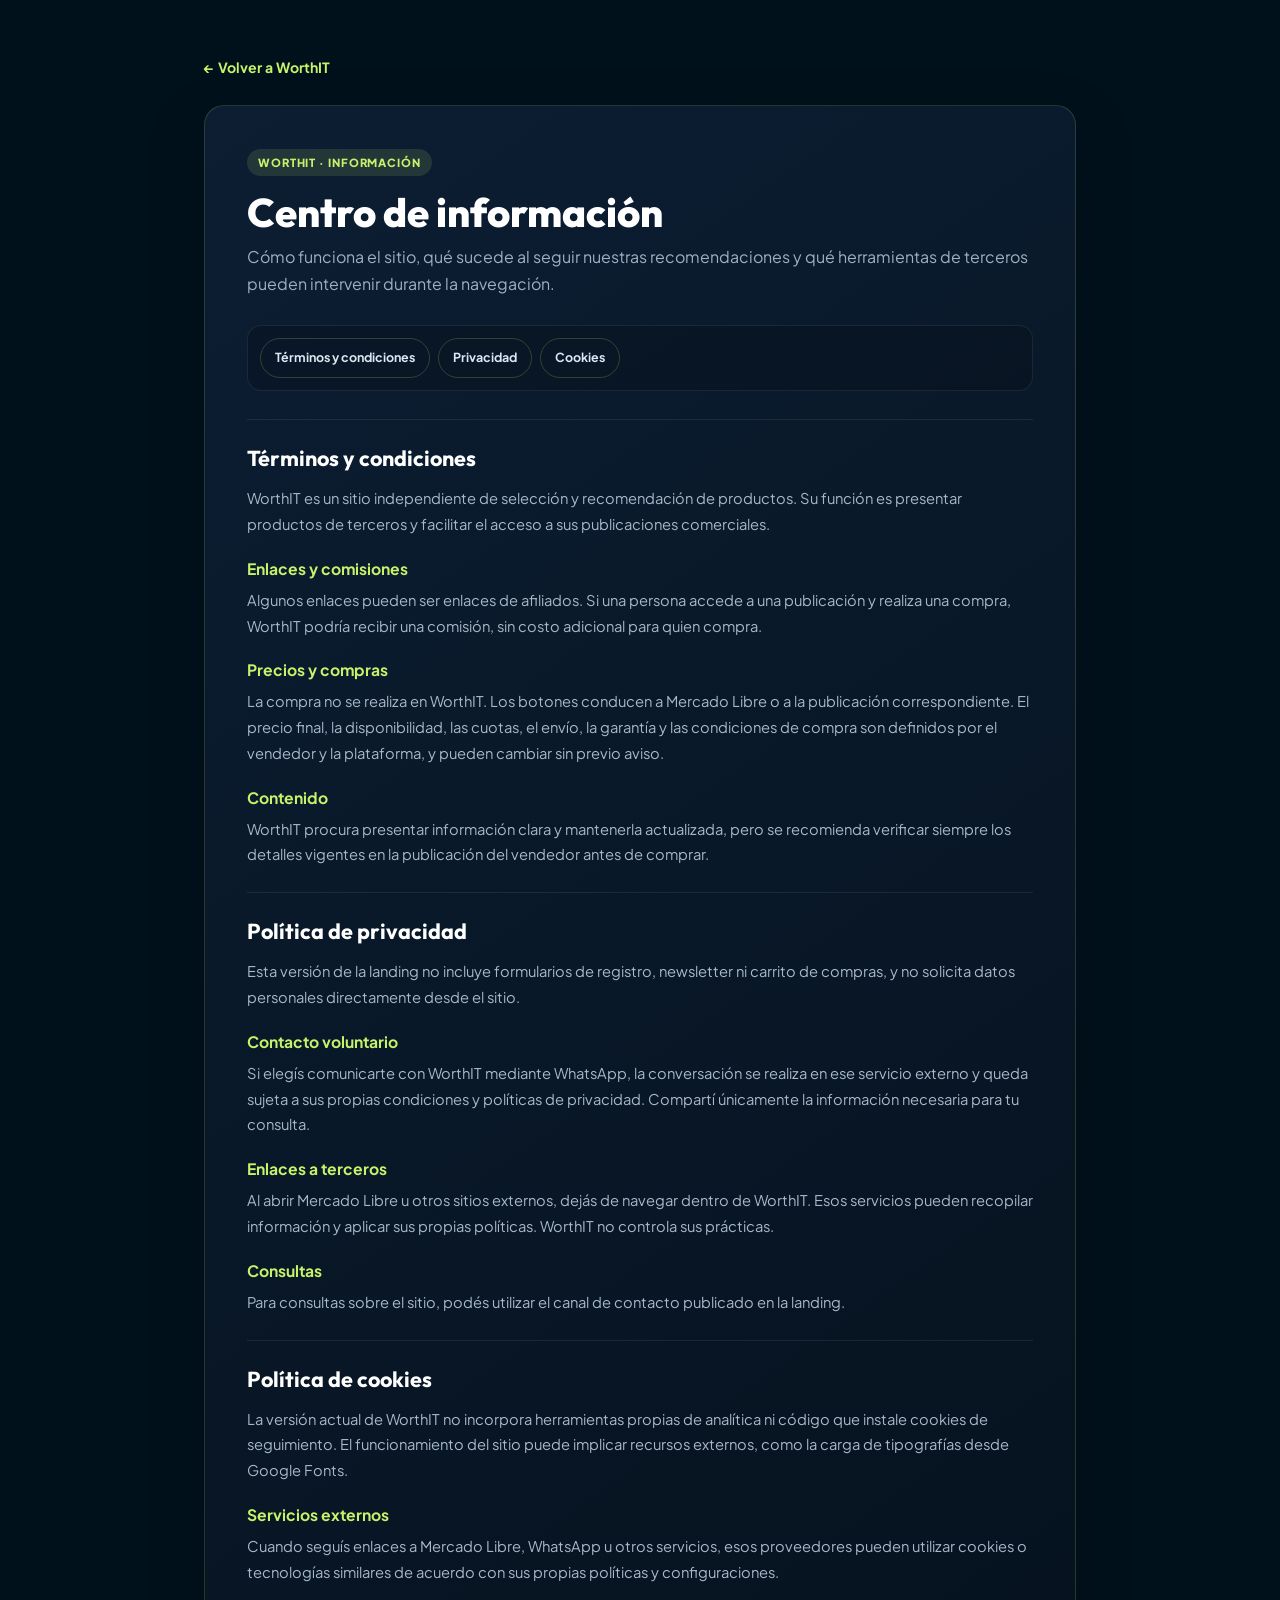
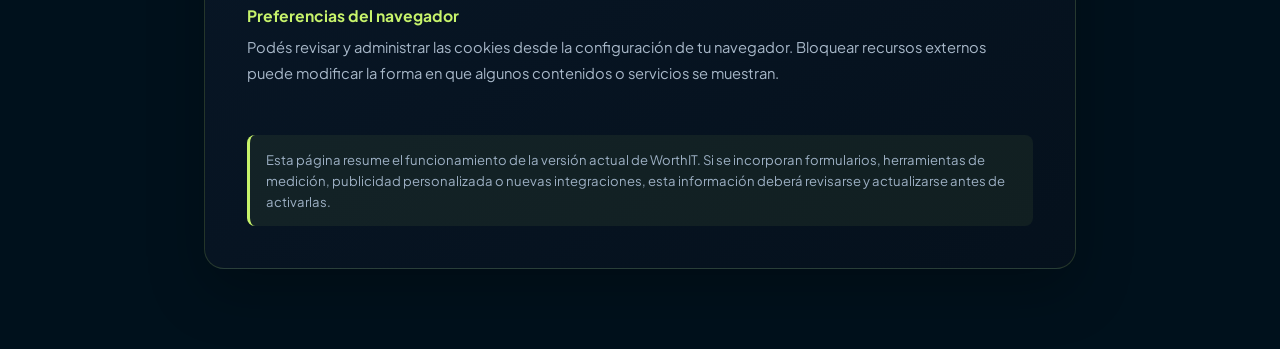
==== legal.html @ f84222ac "Add compact WorthIT legal information page for footer navigation" ====
<!DOCTYPE html>
<html lang="es-AR">
<head>
  <meta charset="UTF-8">
  <meta name="viewport" content="width=device-width, initial-scale=1.0">
  <meta name="description" content="Información de uso, privacidad y cookies de WorthIT.">
  <title>Información legal | WorthIT</title>
  <link rel="icon" type="image/svg+xml" href="logo-worthit.svg">
  <link rel="preconnect" href="https://fonts.googleapis.com">
  <link rel="preconnect" href="https://fonts.gstatic.com" crossorigin>
  <link href="https://fonts.googleapis.com/css2?family=Outfit:wght@400;500;600;700;800&family=Plus+Jakarta+Sans:wght@400;500;600;700&display=swap" rel="stylesheet">
  <link rel="stylesheet" href="styles.css">
  <style>
    .legal-page { min-height: 100vh; padding: 54px 0 80px; }
    .legal-wrap { max-width: 920px; margin: 0 auto; }
    .legal-back { display:inline-flex; margin-bottom:26px; color:#c7f36b; text-decoration:none; font-weight:700; font-size:.88rem; }
    .legal-card { padding:clamp(22px,4vw,42px); border:1px solid rgba(199,243,107,.16); border-radius:20px; background:linear-gradient(145deg,rgba(13,31,52,.96),rgba(5,17,29,.98)); box-shadow:0 22px 55px rgba(0,0,0,.25); }
    .legal-kicker { display:inline-flex; padding:5px 11px; border-radius:999px; background:rgba(199,243,107,.12); color:#c7f36b; font-size:.7rem; font-weight:800; letter-spacing:.08em; text-transform:uppercase; }
    .legal-card h1 { margin:14px 0 10px; color:#fff; font:800 clamp(1.8rem,4vw,2.5rem)/1.1 Outfit,sans-serif; }
    .legal-intro { margin-bottom:28px; color:#9db0c4; line-height:1.65; }
    .legal-tabs { display:flex; flex-wrap:wrap; gap:8px; padding:12px; margin:0 0 28px; border:1px solid rgba(255,255,255,.08); border-radius:14px; background:rgba(0,0,0,.18); }
    .legal-tabs a { padding:9px 14px; border-radius:999px; border:1px solid rgba(199,243,107,.2); color:#dce7f1; text-decoration:none; font-size:.78rem; font-weight:700; }
    .legal-tabs a:hover { background:#c7f36b; color:#07111d; }
    .legal-section { padding:24px 0; border-top:1px solid rgba(255,255,255,.08); scroll-margin-top:24px; }
    .legal-section h2 { margin-bottom:14px; color:#fff; font:700 1.35rem Outfit,sans-serif; }
    .legal-section h3 { margin:18px 0 7px; color:#c7f36b; font-size:.98rem; }
    .legal-section p,.legal-section li { color:#a8b8c9; font-size:.92rem; line-height:1.75; }
    .legal-section ul { padding-left:20px; }
    .legal-note { margin-top:24px; padding:14px 16px; border-left:3px solid #c7f36b; border-radius:8px; background:rgba(199,243,107,.06); color:#9db0c4; font-size:.82rem; line-height:1.6; }
    @media(max-width:600px) { .legal-page { padding:30px 0 55px; } .legal-tabs { gap:6px; } .legal-tabs a { font-size:.7rem; padding:8px 10px; } }
  </style>
</head>
<body>
  <div class="legal-page">
    <div class="container legal-wrap">
      <a class="legal-back" href="index.html">← Volver a WorthIT</a>
      <main class="legal-card">
        <span class="legal-kicker">WorthIT · Información</span>
        <h1>Centro de información</h1>
        <p class="legal-intro">Cómo funciona el sitio, qué sucede al seguir nuestras recomendaciones y qué herramientas de terceros pueden intervenir durante la navegación.</p>
        <nav class="legal-tabs" aria-label="Documentos">
          <a href="#terms">Términos y condiciones</a>
          <a href="#privacy">Privacidad</a>
          <a href="#cookies">Cookies</a>
        </nav>

        <section class="legal-section" id="terms">
          <h2>Términos y condiciones</h2>
          <p>WorthIT es un sitio independiente de selección y recomendación de productos. Su función es presentar productos de terceros y facilitar el acceso a sus publicaciones comerciales.</p>
          <h3>Enlaces y comisiones</h3>
          <p>Algunos enlaces pueden ser enlaces de afiliados. Si una persona accede a una publicación y realiza una compra, WorthIT podría recibir una comisión, sin costo adicional para quien compra.</p>
          <h3>Precios y compras</h3>
          <p>La compra no se realiza en WorthIT. Los botones conducen a Mercado Libre o a la publicación correspondiente. El precio final, la disponibilidad, las cuotas, el envío, la garantía y las condiciones de compra son definidos por el vendedor y la plataforma, y pueden cambiar sin previo aviso.</p>
          <h3>Contenido</h3>
          <p>WorthIT procura presentar información clara y mantenerla actualizada, pero se recomienda verificar siempre los detalles vigentes en la publicación del vendedor antes de comprar.</p>
        </section>

        <section class="legal-section" id="privacy">
          <h2>Política de privacidad</h2>
          <p>Esta versión de la landing no incluye formularios de registro, newsletter ni carrito de compras, y no solicita datos personales directamente desde el sitio.</p>
          <h3>Contacto voluntario</h3>
          <p>Si elegís comunicarte con WorthIT mediante WhatsApp, la conversación se realiza en ese servicio externo y queda sujeta a sus propias condiciones y políticas de privacidad. Compartí únicamente la información necesaria para tu consulta.</p>
          <h3>Enlaces a terceros</h3>
          <p>Al abrir Mercado Libre u otros sitios externos, dejás de navegar dentro de WorthIT. Esos servicios pueden recopilar información y aplicar sus propias políticas. WorthIT no controla sus prácticas.</p>
          <h3>Consultas</h3>
          <p>Para consultas sobre el sitio, podés utilizar el canal de contacto publicado en la landing.</p>
        </section>

        <section class="legal-section" id="cookies">
          <h2>Política de cookies</h2>
          <p>La versión actual de WorthIT no incorpora herramientas propias de analítica ni código que instale cookies de seguimiento. El funcionamiento del sitio puede implicar recursos externos, como la carga de tipografías desde Google Fonts.</p>
          <h3>Servicios externos</h3>
          <p>Cuando seguís enlaces a Mercado Libre, WhatsApp u otros servicios, esos proveedores pueden utilizar cookies o tecnologías similares de acuerdo con sus propias políticas y configuraciones.</p>
          <h3>Preferencias del navegador</h3>
          <p>Podés revisar y administrar las cookies desde la configuración de tu navegador. Bloquear recursos externos puede modificar la forma en que algunos contenidos o servicios se muestran.</p>
        </section>
        <p class="legal-note">Esta página resume el funcionamiento de la versión actual de WorthIT. Si se incorporan formularios, herramientas de medición, publicidad personalizada o nuevas integraciones, esta información deberá revisarse y actualizarse antes de activarlas.</p>
      </main>
    </div>
  </div>
</body>
</html>
---- styles.css ----
/* ==========================================================================
   WORTHIT HOT SALE LANDING PAGE STYLES
   Colors:
     - Backgrounds:       #00111c
     - Accent:             #C7F36B
     - Light Backgrounds:  #F3F5F7
     - Buttons:            #315CF5
   ========================================================================== */

:root {
  /* Core Brand Colors */
  --color-bg: #00111c;
  --color-bg-card: rgba(14, 25, 43, 0.75);
  --color-bg-card-hover: rgba(22, 38, 64, 0.9);
  --color-accent: #C7F36B;
  --color-accent-hover: #b4e354;
  --color-accent-dim: rgba(199, 243, 107, 0.15);
  --color-light: #F3F5F7;
  --color-light-muted: #96a7bd;
  --color-btn: #315CF5;
  --color-btn-hover: #2247d4;
  --color-btn-glow: rgba(49, 92, 245, 0.45);
  --color-border: rgba(255, 255, 255, 0.1);
  --color-border-glow: rgba(199, 243, 107, 0.5);

  /* Typography */
  --font-display: 'Outfit', -apple-system, BlinkMacSystemFont, 'Segoe UI', Roboto, sans-serif;
  --font-body: 'Plus Jakarta Sans', -apple-system, BlinkMacSystemFont, 'Segoe UI', Roboto, sans-serif;

  /* Layout & Spacing */
  --container-max: 1280px;
  --radius-sm: 8px;
  --radius-md: 14px;
  --radius-lg: 22px;
  --radius-xl: 32px;
  --radius-full: 9999px;

  /* Transitions */
  --transition-fast: 0.18s cubic-bezier(0.4, 0, 0.2, 1);
  --transition-normal: 0.3s cubic-bezier(0.4, 0, 0.2, 1);
  --transition-bounce: 0.5s cubic-bezier(0.34, 1.56, 0.64, 1);
}

/* Base Reset & Smooth Scrolling */
*, *::before, *::after {
  box-sizing: border-box;
  margin: 0;
  padding: 0;
}

html {
  scroll-behavior: smooth;
  font-size: 16px;
  background-color: var(--color-bg);
  color: var(--color-light);
  font-family: var(--font-body);
  overflow-x: hidden;
}

body {
  background-color: var(--color-bg);
  color: var(--color-light);
  line-height: 1.6;
  min-height: 100vh;
  position: relative;
  overflow-x: hidden;
  -webkit-font-smoothing: antialiased;
  -moz-osx-font-smoothing: grayscale;
}

/* Container */
.container {
  width: 100%;
  max-width: var(--container-max);
  margin-left: auto;
  margin-right: auto;
  padding-left: 24px;
  padding-right: 24px;
}

/* Ambient Radiant Background Lights (Reference 1 Cosmic Look) */
.ambient-glow {
  position: fixed;
  border-radius: 50%;
  filter: blur(120px);
  pointer-events: none;
  z-index: 0;
  opacity: 0.45;
  transition: opacity 0.5s ease;
}

.glow-top-left {
  top: -150px;
  left: -150px;
  width: 600px;
  height: 600px;
  background: radial-gradient(circle, #315CF5 0%, rgba(49, 92, 245, 0) 70%);
}

.glow-top-right {
  top: 100px;
  right: -100px;
  width: 550px;
  height: 550px;
  background: radial-gradient(circle, #C7F36B 0%, rgba(199, 243, 107, 0) 70%);
  opacity: 0.25;
}

.glow-center {
  top: 55%;
  left: 50%;
  transform: translate(-50%, -50%);
  width: 700px;
  height: 700px;
  background: radial-gradient(circle, #1a2a5e 0%, rgba(0, 17, 28, 0) 75%);
  opacity: 0.35;
}

/* Dot Matrices & Geometric Background Accents (Reference 1 & 2) */
.dot-matrix {
  position: absolute;
  width: 160px;
  height: 120px;
  background-image: radial-gradient(rgba(255, 255, 255, 0.22) 1.5px, transparent 1.5px);
  background-size: 14px 14px;
  pointer-events: none;
  z-index: 1;
}

.dot-matrix-tl {
  top: 90px;
  left: 40px;
  opacity: 0.6;
}

.dot-matrix-tr {
  top: 130px;
  right: 50px;
  opacity: 0.4;
}

.dot-matrix-deals-left {
  top: 40px;
  left: 20px;
  width: 180px;
  height: 160px;
  opacity: 0.5;
}

.dot-matrix-deals-right {
  top: 60px;
  right: 30px;
  width: 150px;
  height: 140px;
  opacity: 0.35;
}

/* Decorative floating triangles & orbs (Reference 1) */
.floating-triangle {
  position: absolute;
  width: 0;
  height: 0;
  pointer-events: none;
  z-index: 1;
}

.triangle-pink {
  bottom: 120px;
  right: 40px;
  border-left: 32px solid transparent;
  border-right: 32px solid transparent;
  border-bottom: 56px solid #e53888;
  transform: rotate(25deg);
  opacity: 0.65;
  filter: drop-shadow(0 0 20px rgba(229, 56, 136, 0.4));
  animation: floatSlow 8s ease-in-out infinite alternate;
}

.triangle-cyan {
  top: 240px;
  left: 48%;
  border-left: 20px solid transparent;
  border-right: 20px solid transparent;
  border-bottom: 35px solid #315CF5;
  transform: rotate(-18deg);
  opacity: 0.5;
  animation: floatSlow 6s ease-in-out infinite alternate-reverse;
}

.floating-orb {
  position: absolute;
  border-radius: 50%;
  pointer-events: none;
  z-index: 1;
}

.orb-1 {
  width: 10px;
  height: 10px;
  background-color: var(--color-accent);
  box-shadow: 0 0 16px var(--color-accent);
  top: 150px;
  left: 35%;
  animation: pulseGlow 4s infinite ease-in-out;
}

.orb-2 {
  width: 14px;
  height: 14px;
  background-color: #315CF5;
  box-shadow: 0 0 20px #315CF5;
  top: 210px;
  right: 30%;
  animation: pulseGlow 5s infinite ease-in-out 1s;
}

.orb-3 {
  width: 8px;
  height: 8px;
  background-color: #fca311;
  box-shadow: 0 0 12px #fca311;
  bottom: 240px;
  left: 12%;
  animation: pulseGlow 3.5s infinite ease-in-out 0.5s;
}

@keyframes floatSlow {
  0% { transform: translateY(0px) rotate(20deg); }
  100% { transform: translateY(-16px) rotate(26deg); }
}

@keyframes pulseGlow {
  0%, 100% { opacity: 0.4; transform: scale(0.9); }
  50% { opacity: 0.95; transform: scale(1.2); }
}

/* ==========================================================================
   TOP ANNOUNCEMENT BAR
   ========================================================================== */
.top-announcement {
  background: linear-gradient(90deg, #091729, #132742, #091729);
  border-bottom: 1px solid rgba(199, 243, 107, 0.2);
  padding: 8px 0;
  font-size: 0.85rem;
  position: relative;
  z-index: 40;
}

.announcement-content {
  display: flex;
  align-items: center;
  justify-content: space-between;
  gap: 16px;
}

.badge-accent {
  background-color: var(--color-accent);
  color: #00111c;
  font-family: var(--font-display);
  font-weight: 800;
  font-size: 0.72rem;
  letter-spacing: 0.08em;
  padding: 3px 10px;
  border-radius: var(--radius-full);
  text-transform: uppercase;
  white-space: nowrap;
}

.announcement-text {
  flex: 1;
  text-align: center;
  color: #d8e2ec;
}

.announcement-text strong {
  color: #ffffff;
}

.announcement-code {
  font-size: 0.8rem;
  color: var(--color-light-muted);
  white-space: nowrap;
}

.announcement-code strong {
  color: var(--color-accent);
  letter-spacing: 0.05em;
  background: rgba(199, 243, 107, 0.12);
  padding: 2px 8px;
  border-radius: 4px;
  border: 1px dashed rgba(199, 243, 107, 0.4);
}

/* ==========================================================================
   HEADER & NAVIGATION
   ========================================================================== */
.site-header {
  position: sticky;
  top: 0;
  left: 0;
  width: 100%;
  background-color: rgba(0, 17, 28, 0.88);
  backdrop-filter: blur(16px);
  -webkit-backdrop-filter: blur(16px);
  border-bottom: 1px solid rgba(255, 255, 255, 0.08);
  z-index: 50;
  transition: all var(--transition-normal);
}

/* Barra de progreso de scroll interactiva */
.scroll-progress-bar {
  position: absolute;
  bottom: 0;
  left: 0;
  height: 2.5px;
  width: 0%;
  background: linear-gradient(90deg, #315CF5 0%, #C7F36B 100%);
  box-shadow: 0 0 10px rgba(199, 243, 107, 0.6);
  z-index: 60;
  transition: width 0.08s ease-out;
  pointer-events: none;
}

.site-header.scrolled {
  background-color: rgba(0, 17, 28, 0.96);
  border-bottom-color: rgba(49, 92, 245, 0.3);
  box-shadow: 0 10px 30px rgba(0, 0, 0, 0.4);
}

.header-container {
  display: flex;
  align-items: center;
  justify-content: space-between;
  height: 74px;
  gap: 16px;
}

.brand-logo {
  display: flex;
  align-items: center;
  text-decoration: none;
  flex-shrink: 0;
  transition: transform var(--transition-fast);
}

.brand-logo:hover {
  transform: scale(1.03);
}

.logo-img {
  height: 38px;
  width: auto;
  display: block;
}

/* Nav Links */
.main-nav {
  display: flex;
  align-items: center;
  flex-shrink: 0;
}

.nav-links {
  display: flex;
  align-items: center;
  list-style: none;
  gap: 6px;
  flex-wrap: nowrap;
}

.nav-link {
  color: #bac8d8;
  text-decoration: none;
  font-size: 0.9rem;
  font-weight: 600;
  padding: 8px 12px;
  border-radius: var(--radius-sm);
  transition: all var(--transition-fast);
  white-space: nowrap;
  display: inline-flex;
  align-items: center;
  justify-content: center;
  line-height: 1;
}

.nav-link:hover,
.nav-link.active {
  color: #ffffff;
  background-color: rgba(255, 255, 255, 0.08);
}

.nav-link.active {
  color: var(--color-accent);
}

/* Header Actions */
.header-actions {
  display: flex;
  align-items: center;
  gap: 12px;
  flex-shrink: 0;
}

.search-box-mini {
  display: flex;
  align-items: center;
  background: rgba(255, 255, 255, 0.06);
  border: 1px solid rgba(255, 255, 255, 0.12);
  border-radius: var(--radius-full);
  padding: 7px 14px;
  gap: 8px;
  width: 175px;
  transition: all var(--transition-fast);
}

.search-box-mini:focus-within {
  border-color: var(--color-btn);
  background: rgba(255, 255, 255, 0.1);
  box-shadow: 0 0 14px var(--color-btn-glow);
  width: 200px;
}

.search-box-mini .icon {
  width: 16px;
  height: 16px;
  color: var(--color-light-muted);
}

.search-box-mini input {
  background: transparent;
  border: none;
  outline: none;
  color: #ffffff;
  font-size: 0.85rem;
  font-family: inherit;
  width: 100%;
}

.search-box-mini input::placeholder {
  color: #6a7c93;
}

/* Cart Trigger */
.cart-trigger {
  position: relative;
  background: rgba(255, 255, 255, 0.06);
  border: 1px solid rgba(255, 255, 255, 0.12);
  color: var(--color-light);
  width: 44px;
  height: 44px;
  border-radius: var(--radius-full);
  display: flex;
  align-items: center;
  justify-content: center;
  cursor: pointer;
  transition: all var(--transition-fast);
}

.cart-trigger:hover {
  background: rgba(49, 92, 245, 0.2);
  border-color: var(--color-btn);
  transform: translateY(-2px);
}

.cart-trigger .icon {
  width: 20px;
  height: 20px;
}

.cart-count {
  position: absolute;
  top: -4px;
  right: -4px;
  background-color: var(--color-accent);
  color: #00111c;
  font-size: 0.72rem;
  font-weight: 800;
  min-width: 20px;
  height: 20px;
  border-radius: var(--radius-full);
  display: flex;
  align-items: center;
  justify-content: center;
  padding: 0 4px;
  border: 2px solid var(--color-bg);
  transition: transform var(--transition-bounce);
}

.cart-count.bump {
  animation: cartBump 0.4s ease-out;
}

@keyframes cartBump {
  0% { transform: scale(1); }
  50% { transform: scale(1.4); }
  100% { transform: scale(1); }
}

/* Mobile Toggle */
.mobile-toggle {
  display: none;
  flex-direction: column;
  justify-content: space-between;
  width: 32px;
  height: 22px;
  background: transparent;
  border: none;
  cursor: pointer;
  padding: 0;
  z-index: 100;
}

.mobile-toggle span {
  display: block;
  width: 100%;
  height: 2.5px;
  background-color: var(--color-light);
  border-radius: 2px;
  transition: all var(--transition-fast);
}

/* ==========================================================================
   BUTTONS
   ========================================================================== */
.btn {
  display: inline-flex;
  align-items: center;
  justify-content: center;
  gap: 10px;
  font-family: var(--font-display);
  font-weight: 700;
  text-decoration: none;
  border: none;
  border-radius: var(--radius-full);
  cursor: pointer;
  transition: all var(--transition-fast);
  white-space: nowrap;
  outline: none;
}

/* Primary Button (#315CF5 as requested) */
.btn-primary {
  background-color: var(--color-btn);
  color: #ffffff;
  box-shadow: 0 4px 18px var(--color-btn-glow);
}

.btn-primary:hover {
  background-color: var(--color-btn-hover);
  box-shadow: 0 6px 24px rgba(49, 92, 245, 0.6);
  transform: translateY(-2px);
}

.btn-primary:active {
  transform: translateY(0);
}

/* Accent Button (#C7F36B) */
.btn-accent {
  background-color: var(--color-accent);
  color: #00111c;
  box-shadow: 0 4px 16px rgba(199, 243, 107, 0.35);
}

.btn-accent:hover {
  background-color: var(--color-accent-hover);
  box-shadow: 0 6px 22px rgba(199, 243, 107, 0.55);
  transform: translateY(-2px);
}

/* Glass / Outline Buttons */
.btn-glass {
  background: rgba(255, 255, 255, 0.08);
  color: var(--color-light);
  border: 1px solid rgba(255, 255, 255, 0.15);
  backdrop-filter: blur(8px);
}

.btn-glass:hover {
  background: rgba(255, 255, 255, 0.16);
  border-color: rgba(255, 255, 255, 0.3);
  transform: translateY(-2px);
}

.btn-outline-pill {
  background: transparent;
  color: var(--color-light);
  border: 1.5px solid rgba(255, 255, 255, 0.22);
  padding: 10px 24px;
  border-radius: var(--radius-full);
  font-size: 0.95rem;
}

.btn-outline-pill:hover {
  border-color: var(--color-accent);
  color: var(--color-accent);
  background: var(--color-accent-dim);
  transform: translateY(-2px);
}

/* Button Sizes */
.btn-sm {
  padding: 8px 18px;
  font-size: 0.86rem;
}

.btn-md {
  padding: 11px 24px;
  font-size: 0.94rem;
}

.btn-lg {
  padding: 14px 32px;
  font-size: 1.05rem;
}

.btn-block {
  width: 100%;
}

.icon {
  width: 18px;
  height: 18px;
}

.icon-sm {
  width: 15px;
  height: 15px;
}

.icon-lg {
  width: 48px;
  height: 48px;
}

/* ==========================================================================
   HERO SECTION (Reference 1 Aesthetic)
   ========================================================================== */
.hero-section {
  position: relative;
  padding-top: 60px;
  padding-bottom: 70px;
  overflow: hidden;
  z-index: 10;
}

.hero-container {
  display: grid;
  grid-template-columns: 1.15fr 0.85fr;
  align-items: center;
  gap: 40px;
  position: relative;
  z-index: 5;
}

.hero-content {
  display: flex;
  flex-direction: column;
  gap: 24px;
}

.hero-badge {
  display: inline-flex;
  align-items: center;
  gap: 10px;
  background: rgba(49, 92, 245, 0.12);
  border: 1px solid rgba(49, 92, 245, 0.3);
  padding: 6px 16px;
  border-radius: var(--radius-full);
  width: fit-content;
  font-size: 0.8rem;
  font-weight: 700;
  letter-spacing: 0.08em;
  color: #7aa0ff;
}

.pulse-dot {
  width: 8px;
  height: 8px;
  border-radius: 50%;
  background-color: var(--color-accent);
  box-shadow: 0 0 10px var(--color-accent);
  animation: pulseDot 2s infinite ease-in-out;
}

@keyframes pulseDot {
  0%, 100% { opacity: 0.5; transform: scale(0.9); }
  50% { opacity: 1; transform: scale(1.3); }
}

.hero-title {
  font-family: var(--font-display);
  font-size: 3.5rem;
  line-height: 1.1;
  font-weight: 900;
  letter-spacing: -0.02em;
  color: #ffffff;
  text-transform: uppercase;
}

.highlight-accent {
  color: var(--color-accent);
  text-shadow: 0 0 28px rgba(199, 243, 107, 0.45);
}

.hero-subtitle {
  font-size: 1.12rem;
  color: #9cb0c6;
  max-width: 540px;
  line-height: 1.65;
}

/* COUNTDOWN TIMER BLOCKS (Reference 1) */
.countdown-wrapper {
  background: rgba(14, 25, 43, 0.6);
  border: 1px solid rgba(255, 255, 255, 0.12);
  backdrop-filter: blur(12px);
  -webkit-backdrop-filter: blur(12px);
  border-radius: var(--radius-lg);
  padding: 20px 24px;
  max-width: 490px;
}

.countdown-header {
  display: flex;
  align-items: center;
  gap: 8px;
  font-size: 0.78rem;
  font-weight: 700;
  letter-spacing: 0.08em;
  color: var(--color-accent);
  margin-bottom: 14px;
  text-transform: uppercase;
}

.countdown-timer {
  display: grid;
  grid-template-columns: repeat(4, 1fr);
  gap: 12px;
}

.countdown-block {
  display: flex;
  flex-direction: column;
  align-items: center;
  gap: 8px;
}

.countdown-card {
  position: relative;
  width: 100%;
  height: 80px;
  background: linear-gradient(180deg, #182b47 0%, #0d1a2c 100%);
  border: 1px solid rgba(77, 120, 180, 0.4);
  border-radius: var(--radius-md);
  display: flex;
  align-items: center;
  justify-content: center;
  box-shadow: 0 8px 24px rgba(0, 0, 0, 0.4), inset 0 1px 0 rgba(255, 255, 255, 0.15);
  overflow: hidden;
}

/* Flip split line in the center of timer cards */
.card-split {
  position: absolute;
  top: 50%;
  left: 0;
  width: 100%;
  height: 1px;
  background-color: rgba(0, 0, 0, 0.45);
  box-shadow: 0 1px 0 rgba(255, 255, 255, 0.08);
}

.countdown-num {
  font-family: var(--font-display);
  font-size: 2.2rem;
  font-weight: 800;
  color: #ffffff;
  letter-spacing: 0.02em;
  z-index: 2;
  text-shadow: 0 2px 8px rgba(0, 0, 0, 0.6);
}

.countdown-label {
  font-size: 0.7rem;
  font-weight: 700;
  letter-spacing: 0.1em;
  color: var(--color-light-muted);
  text-transform: uppercase;
}

/* Hero Action Buttons */
.hero-buttons {
  display: flex;
  align-items: center;
  gap: 16px;
  flex-wrap: wrap;
}

/* Trust Badges Bar */
.hero-trust {
  display: flex;
  align-items: center;
  gap: 24px;
  padding-top: 8px;
  border-top: 1px solid rgba(255, 255, 255, 0.08);
  flex-wrap: wrap;
}

.trust-item {
  display: flex;
  align-items: center;
  gap: 8px;
  font-size: 0.85rem;
  color: #a4b7cc;
  font-weight: 500;
}

.text-accent {
  color: var(--color-accent);
}

/* FLOATING 3D SHOWCASE COLUMN (Reference 1) */
.hero-showcase {
  position: relative;
  height: 480px;
  display: flex;
  align-items: center;
  justify-content: center;
}

.showcase-glow-circle {
  position: absolute;
  width: 380px;
  height: 380px;
  border-radius: 50%;
  background: radial-gradient(circle, rgba(49, 92, 245, 0.3) 0%, rgba(199, 243, 107, 0.12) 45%, rgba(0, 17, 28, 0) 70%);
  animation: pulseShowcase 7s ease-in-out infinite alternate;
}

@keyframes pulseShowcase {
  0% { transform: scale(0.9); opacity: 0.6; }
  100% { transform: scale(1.15); opacity: 0.9; }
}

.floating-card {
  position: absolute;
  background: rgba(14, 25, 43, 0.7);
  border: 1px solid rgba(255, 255, 255, 0.14);
  backdrop-filter: blur(14px);
  -webkit-backdrop-filter: blur(14px);
  border-radius: var(--radius-lg);
  padding: 16px;
  box-shadow: 0 16px 36px rgba(0, 0, 0, 0.45);
  display: flex;
  flex-direction: column;
  transition: transform 0.4s cubic-bezier(0.34, 1.56, 0.64, 1), box-shadow 0.3s ease, border-color 0.3s ease;
  cursor: pointer;
  z-index: 5;
}

.floating-card:hover {
  transform: translateY(-8px) scale(1.05) !important;
  border-color: var(--color-accent);
  box-shadow: 0 22px 48px rgba(0, 0, 0, 0.6), 0 0 24px rgba(199, 243, 107, 0.35);
  z-index: 10;
}

.floating-badge {
  position: absolute;
  top: 10px;
  right: 10px;
  background-color: var(--color-accent);
  color: #00111c;
  font-family: var(--font-display);
  font-weight: 800;
  font-size: 0.72rem;
  padding: 2px 7px;
  border-radius: var(--radius-full);
}

.floating-card .card-img-wrap {
  width: 100%;
  display: flex;
  align-items: center;
  justify-content: center;
}

.floating-card .card-img-wrap img {
  width: 100%;
  height: 100%;
  object-fit: contain;
  filter: drop-shadow(0 10px 18px rgba(0, 0, 0, 0.5));
}

.floating-info {
  margin-top: 10px;
}

.floating-cat {
  font-size: 0.7rem;
  color: #7b94b0;
  text-transform: uppercase;
  font-weight: 700;
}

.floating-name {
  font-family: var(--font-display);
  font-size: 0.94rem;
  font-weight: 700;
  color: #ffffff;
  margin: 2px 0 4px;
}

.floating-price {
  display: flex;
  align-items: center;
  gap: 8px;
}

.price-old {
  font-size: 0.8rem;
  color: #687e97;
  text-decoration: line-through;
}

.price-new {
  font-family: var(--font-display);
  font-size: 1rem;
  font-weight: 800;
  color: var(--color-accent);
}

/* Individual Card Positions in 3D Cluster (Reference 1 Layout) */
.card-vr {
  width: 210px;
  top: 15px;
  right: 35px;
  animation: floatCard1 6s ease-in-out infinite alternate;
}
.card-vr .card-img-wrap { height: 110px; }

.card-phone {
  width: 165px;
  top: 150px;
  left: 20px;
  animation: floatCard2 7s ease-in-out infinite alternate-reverse;
}
.card-phone .card-img-wrap { height: 115px; }

.card-audio {
  width: 190px;
  bottom: 25px;
  right: 60px;
  animation: floatCard3 6.5s ease-in-out infinite alternate;
}
.card-audio .card-img-wrap { height: 110px; }

.card-espresso {
  width: 155px;
  bottom: 60px;
  left: 30px;
  animation: floatCard4 8s ease-in-out infinite alternate-reverse;
}
.card-espresso .card-img-wrap { height: 100px; }

@keyframes floatCard1 {
  0% { transform: translateY(0px) rotate(2deg); }
  100% { transform: translateY(-14px) rotate(4deg); }
}

@keyframes floatCard2 {
  0% { transform: translateY(0px) rotate(-3deg); }
  100% { transform: translateY(-16px) rotate(-1deg); }
}

@keyframes floatCard3 {
  0% { transform: translateY(0px) rotate(-2deg); }
  100% { transform: translateY(-12px) rotate(1deg); }
}

@keyframes floatCard4 {
  0% { transform: translateY(0px) rotate(3deg); }
  100% { transform: translateY(-15px) rotate(0deg); }
}

/* ==========================================================================
   SPOTLIGHT BANNER (Hero bottom promo banner, Reference 1)
   ========================================================================== */
.hero-spotlight-container {
  margin-top: 50px;
  position: relative;
  z-index: 10;
}

.spotlight-banner {
  background: linear-gradient(135deg, #10264b 0%, #0d3b66 50%, #00111c 100%);
  border: 1px solid rgba(49, 92, 245, 0.4);
  border-radius: var(--radius-xl);
  padding: 34px 44px;
  display: flex;
  align-items: center;
  justify-content: space-between;
  gap: 32px;
  box-shadow: 0 18px 48px rgba(0, 0, 0, 0.5), inset 0 1px 0 rgba(255, 255, 255, 0.15);
  position: relative;
  overflow: hidden;
}

.spotlight-left {
  max-width: 580px;
  display: flex;
  flex-direction: column;
  gap: 12px;
  z-index: 2;
}

.spotlight-pill {
  background: rgba(199, 243, 107, 0.18);
  color: var(--color-accent);
  border: 1px solid rgba(199, 243, 107, 0.35);
  font-size: 0.75rem;
  font-weight: 800;
  letter-spacing: 0.08em;
  padding: 4px 12px;
  border-radius: var(--radius-full);
  width: fit-content;
}

.spotlight-title {
  font-family: var(--font-display);
  font-size: 1.85rem;
  font-weight: 800;
  color: #ffffff;
  line-height: 1.25;
}

.spotlight-subtitle {
  font-size: 1.05rem;
  color: #b7cbde;
}

.spotlight-cta {
  display: flex;
  align-items: center;
  gap: 18px;
  margin-top: 8px;
  flex-wrap: wrap;
}

.spotlight-saving {
  font-size: 0.88rem;
  color: var(--color-accent);
  font-weight: 600;
}

.spotlight-right {
  position: relative;
  width: 260px;
  height: 190px;
  display: flex;
  align-items: center;
  justify-content: center;
}

.spotlight-speaker-img {
  width: 170px;
  height: 170px;
  object-fit: contain;
  position: relative;
  z-index: 2;
  filter: drop-shadow(0 14px 28px rgba(0, 0, 0, 0.6));
  transition: transform var(--transition-normal);
}

.spotlight-banner:hover .spotlight-speaker-img {
  transform: scale(1.08) translateY(-4px);
}

.sound-wave {
  position: absolute;
  border-radius: 50%;
  border: 2px dashed rgba(49, 92, 245, 0.5);
  pointer-events: none;
  animation: pulseSound 3s infinite ease-out;
}

.wave-1 { width: 140px; height: 140px; animation-delay: 0s; }
.wave-2 { width: 200px; height: 200px; animation-delay: 1s; }
.wave-3 { width: 260px; height: 260px; animation-delay: 2s; }

@keyframes pulseSound {
  0% { transform: scale(0.6); opacity: 0.8; }
  100% { transform: scale(1.3); opacity: 0; }
}

/* ==========================================================================
   PRODUCT CATALOG SECTION (Reference 2 Aesthetic)
   ========================================================================== */
.deals-section {
  position: relative;
  padding: 90px 0 70px;
  z-index: 10;
  background: linear-gradient(180deg, rgba(0, 17, 28, 0) 0%, rgba(5, 23, 40, 0.5) 50%, rgba(0, 17, 28, 0) 100%);
}

.section-header {
  max-width: 680px;
  margin: 0 auto 40px;
}

.text-center {
  text-align: center;
}

.section-tag {
  display: inline-flex;
  align-items: center;
  gap: 8px;
  font-family: var(--font-display);
  font-size: 0.78rem;
  font-weight: 800;
  letter-spacing: 0.12em;
  color: var(--color-accent);
  background: rgba(199, 243, 107, 0.1);
  border: 1px solid rgba(199, 243, 107, 0.25);
  padding: 5px 14px;
  border-radius: var(--radius-full);
  margin-bottom: 14px;
  text-transform: uppercase;
}

.tag-glow {
  width: 6px;
  height: 6px;
  border-radius: 50%;
  background-color: var(--color-accent);
  box-shadow: 0 0 8px var(--color-accent);
}

.section-title {
  font-family: var(--font-display);
  font-size: 2.8rem;
  font-weight: 900;
  letter-spacing: -0.01em;
  color: #ffffff;
  margin-bottom: 12px;
  text-transform: uppercase;
}

.section-desc {
  font-size: 1.05rem;
  color: #9cb0c6;
  line-height: 1.6;
}

/* Deals Controls Bar (Tabs + Search/Sort) */
.deals-controls-bar {
  display: flex;
  align-items: center;
  justify-content: space-between;
  gap: 20px;
  margin-bottom: 24px;
  flex-wrap: wrap;
}

/* Category Tabs (Reference 2 Category Selector) */
.category-tabs {
  display: flex;
  align-items: center;
  background: rgba(14, 25, 43, 0.8);
  border: 1px solid rgba(255, 255, 255, 0.12);
  border-radius: var(--radius-full);
  padding: 6px;
  gap: 4px;
}

.tab-btn {
  display: inline-flex;
  align-items: center;
  gap: 8px;
  background: transparent;
  border: none;
  color: #9cb0c6;
  font-family: var(--font-display);
  font-weight: 700;
  font-size: 0.88rem;
  padding: 9px 18px;
  border-radius: var(--radius-full);
  cursor: pointer;
  transition: all var(--transition-fast);
}

.tab-btn:hover {
  color: #ffffff;
  background: rgba(255, 255, 255, 0.08);
}

.tab-btn.active {
  background-color: var(--color-btn);
  color: #ffffff;
  box-shadow: 0 4px 16px var(--color-btn-glow);
}

.tab-icon {
  width: 16px;
  height: 16px;
}

.tab-count {
  font-size: 0.72rem;
  font-weight: 800;
  background: rgba(0, 0, 0, 0.25);
  color: inherit;
  padding: 1px 7px;
  border-radius: var(--radius-full);
}

.tab-btn.active .tab-count {
  background: rgba(255, 255, 255, 0.25);
  color: #ffffff;
}

/* Filter Tools (Search & Sort) */
.filter-tools {
  display: flex;
  align-items: center;
  gap: 12px;
}

.search-input-wrap {
  position: relative;
  display: flex;
  align-items: center;
  background: rgba(14, 25, 43, 0.8);
  border: 1px solid rgba(255, 255, 255, 0.12);
  border-radius: var(--radius-full);
  padding: 8px 16px;
  gap: 8px;
  width: 220px;
}

.search-input-wrap:focus-within {
  border-color: var(--color-btn);
  box-shadow: 0 0 14px var(--color-btn-glow);
}

.search-input-wrap input {
  background: transparent;
  border: none;
  outline: none;
  color: #ffffff;
  font-size: 0.85rem;
  width: 100%;
}

.search-input-wrap input::placeholder {
  color: #64778e;
}

.clear-search-btn {
  background: transparent;
  border: none;
  color: #8fa1b8;
  font-size: 1.1rem;
  cursor: pointer;
  display: none;
  line-height: 1;
}

.sort-wrap {
  display: flex;
  align-items: center;
  gap: 8px;
  background: rgba(14, 25, 43, 0.8);
  border: 1px solid rgba(255, 255, 255, 0.12);
  border-radius: var(--radius-full);
  padding: 8px 16px;
}

.sort-wrap label {
  font-size: 0.8rem;
  color: #8da0b6;
  font-weight: 600;
}

.sort-wrap select {
  background: transparent;
  border: none;
  outline: none;
  color: #ffffff;
  font-family: inherit;
  font-size: 0.85rem;
  font-weight: 600;
  cursor: pointer;
}

.sort-wrap select option {
  background-color: #0c182a;
  color: #ffffff;
}

/* Active Category Subheader */
.active-category-header {
  display: flex;
  align-items: center;
  justify-content: space-between;
  padding: 12px 16px;
  background: rgba(255, 255, 255, 0.03);
  border-radius: var(--radius-md);
  margin-bottom: 28px;
  border: 1px solid rgba(255, 255, 255, 0.06);
}

.cat-title-group {
  display: flex;
  align-items: center;
  gap: 12px;
}

.cat-title-group h3 {
  font-family: var(--font-display);
  font-size: 1.15rem;
  font-weight: 700;
  color: #ffffff;
}

.cat-counter {
  font-size: 0.75rem;
  font-weight: 700;
  color: var(--color-accent);
  background: rgba(199, 243, 107, 0.12);
  padding: 2px 10px;
  border-radius: var(--radius-full);
}

.cat-subtitle {
  font-size: 0.85rem;
  color: #889bb2;
}

/* ==========================================================================
   PRODUCT CARDS GRID (Reference 2: title, little description, button, glow border)
   ========================================================================== */
.products-grid {
  display: grid;
  grid-template-columns: repeat(5, 1fr);
  gap: 20px;
  margin-bottom: 40px;
}

/* Animación suave de entrada en cascada para productos */
@keyframes cardEntrance {
  0% {
    opacity: 0;
    transform: translateY(22px) scale(0.97);
  }
  100% {
    opacity: 1;
    transform: translateY(0) scale(1);
  }
}

/* Product Card Component */
.product-card {
  position: relative;
  background: linear-gradient(180deg, rgba(16, 28, 48, 0.65) 0%, rgba(10, 19, 33, 0.85) 100%);
  border: 1.5px solid rgba(255, 255, 255, 0.08);
  border-radius: var(--radius-lg);
  padding: 18px 16px 20px;
  display: flex;
  flex-direction: column;
  transition: transform var(--transition-normal), border-color var(--transition-normal), box-shadow var(--transition-normal), background var(--transition-normal);
  backdrop-filter: blur(10px);
  -webkit-backdrop-filter: blur(10px);
  cursor: pointer;
  overflow: hidden;
  animation: cardEntrance 0.5s cubic-bezier(0.16, 1, 0.3, 1) both;
  animation-delay: var(--card-delay, 0s);
  will-change: transform, opacity;
}

/* Active or Hover Card Highlight (Direct Reference 2: glowing border like the Smart Watch card) */
.product-card:hover,
.product-card.featured-card {
  border-color: rgba(199, 243, 107, 0.85);
  box-shadow: 0 16px 36px rgba(0, 0, 0, 0.5), 0 0 24px rgba(199, 243, 107, 0.25);
  transform: translateY(-6px);
  background: linear-gradient(180deg, rgba(20, 36, 62, 0.85) 0%, rgba(12, 23, 40, 0.95) 100%);
}

.product-card.featured-card {
  border-color: var(--color-accent);
}

/* Card Discount Badge */
.card-top-badges {
  display: flex;
  align-items: center;
  justify-content: space-between;
  position: absolute;
  top: 14px;
  left: 14px;
  right: 14px;
  z-index: 3;
}

.badge-discount {
  background-color: var(--color-accent);
  color: #00111c;
  font-family: var(--font-display);
  font-weight: 800;
  font-size: 0.74rem;
  padding: 3px 8px;
  border-radius: var(--radius-full);
  letter-spacing: 0.02em;
  box-shadow: 0 2px 8px rgba(0, 0, 0, 0.3);
}

.badge-tag {
  background: rgba(255, 255, 255, 0.1);
  color: #cfddec;
  font-size: 0.68rem;
  font-weight: 700;
  padding: 2px 8px;
  border-radius: var(--radius-full);
  text-transform: uppercase;
}

/* Product Image Box */
.product-image-box {
  width: 100%;
  height: 180px;
  display: flex;
  align-items: center;
  justify-content: center;
  position: relative;
  margin: 12px 0 14px;
  overflow: hidden;
}

.product-img {
  max-width: 85%;
  max-height: 85%;
  object-fit: contain;
  filter: drop-shadow(0 10px 18px rgba(0, 0, 0, 0.55));
  transition: transform var(--transition-bounce);
}

.product-card:hover .product-img {
  transform: scale(1.08) translateY(-4px);
}

/* Quick View Overlay Button */
.quick-view-overlay-btn {
  position: absolute;
  bottom: 0;
  background: rgba(0, 17, 28, 0.85);
  border: 1px solid rgba(255, 255, 255, 0.2);
  color: #ffffff;
  font-family: var(--font-display);
  font-size: 0.72rem;
  font-weight: 700;
  padding: 5px 12px;
  border-radius: var(--radius-full);
  opacity: 0;
  transform: translateY(10px);
  transition: all var(--transition-fast);
  cursor: pointer;
}

.product-card:hover .quick-view-overlay-btn {
  opacity: 1;
  transform: translateY(0);
}

.quick-view-overlay-btn:hover {
  background: var(--color-btn);
  border-color: var(--color-btn);
}

/* Product Info */
.product-info {
  display: flex;
  flex-direction: column;
  flex: 1;
}

.product-category-label {
  font-size: 0.7rem;
  color: #7991ac;
  text-transform: uppercase;
  font-weight: 700;
  letter-spacing: 0.05em;
  margin-bottom: 4px;
}

.product-title {
  font-family: var(--font-display);
  font-size: 1.05rem;
  font-weight: 700;
  color: #ffffff;
  line-height: 1.3;
  margin-bottom: 6px;
  transition: color var(--transition-fast);
}

.product-card:hover .product-title {
  color: var(--color-accent);
}

/* Product Little Description (User Requirement) */
.product-description {
  font-size: 0.82rem;
  color: #8ea1b6;
  line-height: 1.45;
  margin-bottom: 12px;
  display: -webkit-box;
  -webkit-line-clamp: 2;
  -webkit-box-orient: vertical;
  overflow: hidden;
  text-overflow: ellipsis;
  min-height: 38px;
}

/* Rating Stars */
.product-rating {
  display: flex;
  align-items: center;
  gap: 6px;
  margin-bottom: 10px;
  font-size: 0.75rem;
}

.stars {
  color: #ffb703;
  letter-spacing: 1px;
}

.rating-num {
  font-weight: 700;
  color: #e4edf7;
}

.rating-count {
  color: #64778e;
}

/* Price Box */
.product-price-box {
  display: flex;
  align-items: baseline;
  gap: 8px;
  margin-bottom: 14px;
  margin-top: auto;
}

.product-price-old {
  font-size: 0.88rem;
  color: #6a7d93;
  text-decoration: line-through;
}

.product-price-current {
  font-family: var(--font-display);
  font-size: 1.35rem;
  font-weight: 900;
  color: #ffffff;
}

.product-card:hover .product-price-current {
  color: var(--color-accent);
}

/* Product Buy Button (#315CF5 as requested, Reference 2) */
.btn-buy-product {
  width: 100%;
  background-color: var(--color-btn);
  color: #ffffff;
  font-family: var(--font-display);
  font-size: 0.88rem;
  font-weight: 800;
  padding: 10px 16px;
  border-radius: var(--radius-full);
  border: none;
  display: flex;
  align-items: center;
  justify-content: center;
  gap: 8px;
  cursor: pointer;
  transition: all var(--transition-fast);
  box-shadow: 0 4px 14px var(--color-btn-glow);
}

.btn-buy-product:hover {
  background-color: var(--color-btn-hover);
  box-shadow: 0 6px 20px rgba(49, 92, 245, 0.65);
  transform: translateY(-2px);
}

.btn-buy-product:active {
  transform: translateY(0);
}

.btn-buy-product.added {
  background-color: var(--color-accent);
  color: #00111c;
  box-shadow: 0 4px 14px rgba(199, 243, 107, 0.4);
}

/* No Results fallback */
.no-results {
  text-align: center;
  padding: 60px 20px;
  background: rgba(14, 25, 43, 0.5);
  border: 1px dashed rgba(255, 255, 255, 0.15);
  border-radius: var(--radius-lg);
  display: flex;
  flex-direction: column;
  align-items: center;
  gap: 14px;
  max-width: 480px;
  margin: 0 auto 40px;
}

.no-results h3 {
  font-family: var(--font-display);
  font-size: 1.4rem;
  color: #ffffff;
}

.no-results p {
  color: #8da0b6;
  font-size: 0.95rem;
}

/* Pagination / Show All Footer Bar (Reference 2) */
.deals-footer-bar {
  display: flex;
  flex-direction: column;
  align-items: center;
  gap: 18px;
  margin-top: 10px;
}

.pagination-dots {
  display: flex;
  align-items: center;
  gap: 8px;
}

.pagination-dots .dot {
  width: 8px;
  height: 8px;
  border-radius: 50%;
  background-color: rgba(255, 255, 255, 0.2);
  transition: all var(--transition-fast);
  cursor: pointer;
}

.pagination-dots .dot.active {
  width: 24px;
  border-radius: var(--radius-full);
  background-color: var(--color-accent);
  box-shadow: 0 0 10px var(--color-accent);
}

/* ==========================================================================
   CATEGORY TRIO SHOWCASE SECTION
   ========================================================================== */
.category-showcase-section {
  position: relative;
  padding: 40px 0 60px;
  z-index: 10;
}

.category-cards-trio {
  display: grid;
  grid-template-columns: repeat(3, 1fr);
  gap: 24px;
}

.category-feature-card {
  background: linear-gradient(135deg, rgba(16, 28, 48, 0.8) 0%, rgba(8, 16, 28, 0.9) 100%);
  border: 1px solid rgba(255, 255, 255, 0.1);
  border-radius: var(--radius-xl);
  padding: 32px 28px;
  display: flex;
  flex-direction: column;
  gap: 14px;
  transition: all var(--transition-normal);
  cursor: pointer;
  position: relative;
  overflow: hidden;
}

.category-feature-card:hover {
  transform: translateY(-6px);
  border-color: var(--color-btn);
  box-shadow: 0 18px 40px rgba(0, 0, 0, 0.4), 0 0 24px rgba(49, 92, 245, 0.25);
}

.cat-feature-badge {
  font-family: var(--font-display);
  font-size: 0.72rem;
  font-weight: 800;
  letter-spacing: 0.08em;
  color: var(--color-accent);
  background: rgba(199, 243, 107, 0.12);
  padding: 4px 10px;
  border-radius: var(--radius-full);
  width: fit-content;
}

.cat-feature-icon {
  width: 52px;
  height: 52px;
  border-radius: var(--radius-md);
  background: rgba(49, 92, 245, 0.15);
  border: 1px solid rgba(49, 92, 245, 0.3);
  display: flex;
  align-items: center;
  justify-content: center;
  color: #84a6ff;
  margin-top: 4px;
}

.cat-feature-icon svg {
  width: 26px;
  height: 26px;
}

.category-feature-card h3 {
  font-family: var(--font-display);
  font-size: 1.35rem;
  font-weight: 800;
  color: #ffffff;
}

.category-feature-card p {
  font-size: 0.92rem;
  color: #9ab0c6;
  line-height: 1.55;
}

.cat-feature-link {
  display: inline-flex;
  align-items: center;
  gap: 8px;
  font-family: var(--font-display);
  font-weight: 700;
  font-size: 0.88rem;
  color: var(--color-accent);
  margin-top: auto;
  padding-top: 10px;
  transition: gap var(--transition-fast);
}

.category-feature-card:hover .cat-feature-link {
  gap: 12px;
}

/* ==========================================================================
   NEWSLETTER & VIP BANNER
   ========================================================================== */
.newsletter-section {
  position: relative;
  padding: 40px 0 80px;
  z-index: 10;
}

.newsletter-box {
  background: linear-gradient(135deg, #10264b 0%, #08162b 100%);
  border: 1px solid rgba(199, 243, 107, 0.3);
  border-radius: var(--radius-xl);
  padding: 48px;
  box-shadow: 0 20px 50px rgba(0, 0, 0, 0.5);
  text-align: center;
  max-width: 880px;
  margin: 0 auto;
}

.newsletter-content {
  display: flex;
  flex-direction: column;
  align-items: center;
  gap: 16px;
}

.newsletter-content h2 {
  font-family: var(--font-display);
  font-size: 2.2rem;
  font-weight: 800;
  color: #ffffff;
}

.newsletter-content p {
  color: #a6bbd0;
  max-width: 540px;
  font-size: 1rem;
}

.newsletter-form {
  display: flex;
  align-items: center;
  gap: 12px;
  width: 100%;
  max-width: 480px;
  margin-top: 8px;
}

.newsletter-form input {
  flex: 1;
  background: rgba(0, 17, 28, 0.85);
  border: 1px solid rgba(255, 255, 255, 0.16);
  padding: 13px 20px;
  border-radius: var(--radius-full);
  color: #ffffff;
  font-family: inherit;
  font-size: 0.95rem;
  outline: none;
  transition: all var(--transition-fast);
}

.newsletter-form input:focus {
  border-color: var(--color-accent);
  box-shadow: 0 0 16px rgba(199, 243, 107, 0.35);
}

.newsletter-form input::placeholder {
  color: #6d8199;
}

.form-disclaimer {
  font-size: 0.75rem;
  color: #72859c;
}

/* ==========================================================================
   FOOTER
   ========================================================================== */
.site-footer {
  position: relative;
  background-color: #000c14;
  border-top: 1px solid rgba(255, 255, 255, 0.08);
  padding: 60px 0 30px;
  z-index: 10;
}

.footer-top {
  display: grid;
  grid-template-columns: 1.4fr 1fr 1fr 1fr;
  gap: 40px;
  margin-bottom: 40px;
}

.footer-brand-col {
  display: flex;
  flex-direction: column;
  gap: 16px;
}

.footer-logo img {
  height: 36px;
  width: auto;
}

.footer-bio {
  font-size: 0.9rem;
  color: #8da1b6;
  line-height: 1.6;
  max-width: 320px;
}

.footer-socials {
  display: flex;
  align-items: center;
  gap: 12px;
}

.social-icon {
  width: 36px;
  height: 36px;
  border-radius: 50%;
  background: rgba(255, 255, 255, 0.06);
  border: 1px solid rgba(255, 255, 255, 0.1);
  display: flex;
  align-items: center;
  justify-content: center;
  color: #adbcd0;
  text-decoration: none;
  transition: all var(--transition-fast);
}

.social-icon svg {
  width: 17px;
  height: 17px;
}

.social-icon:hover {
  background: var(--color-btn);
  color: #ffffff;
  border-color: var(--color-btn);
  transform: translateY(-2px);
}

.footer-col h4 {
  font-family: var(--font-display);
  font-size: 1rem;
  font-weight: 700;
  color: #ffffff;
  margin-bottom: 18px;
}

.footer-col ul {
  list-style: none;
  display: flex;
  flex-direction: column;
  gap: 10px;
}

.footer-col ul li a {
  color: #8da1b6;
  text-decoration: none;
  font-size: 0.88rem;
  transition: color var(--transition-fast);
}

.footer-col ul li a:hover {
  color: var(--color-accent);
}

.footer-bottom {
  display: flex;
  align-items: center;
  justify-content: space-between;
  padding-top: 24px;
  border-top: 1px solid rgba(255, 255, 255, 0.06);
  font-size: 0.82rem;
  color: #6a7c93;
  flex-wrap: wrap;
  gap: 16px;
}

.payment-methods {
  display: flex;
  align-items: center;
  gap: 8px;
  flex-wrap: wrap;
}

.pay-badge {
  background: rgba(255, 255, 255, 0.06);
  border: 1px solid rgba(255, 255, 255, 0.1);
  color: #b7c7d8;
  font-size: 0.72rem;
  font-weight: 700;
  padding: 3px 8px;
  border-radius: 4px;
}

/* ==========================================================================
   QUICK VIEW MODAL
   ========================================================================== */
.modal-overlay {
  position: fixed;
  inset: 0;
  background-color: rgba(0, 8, 15, 0.85);
  backdrop-filter: blur(12px);
  -webkit-backdrop-filter: blur(12px);
  z-index: 100;
  display: flex;
  align-items: center;
  justify-content: center;
  padding: 20px;
  opacity: 0;
  visibility: hidden;
  transition: all var(--transition-normal);
}

.modal-overlay.open {
  opacity: 1;
  visibility: visible;
}

.modal-container {
  background: linear-gradient(135deg, #10213d 0%, #071221 100%);
  border: 1px solid rgba(199, 243, 107, 0.3);
  border-radius: var(--radius-xl);
  width: 100%;
  max-width: 780px;
  position: relative;
  overflow: hidden;
  box-shadow: 0 24px 60px rgba(0, 0, 0, 0.7);
  transform: scale(0.92);
  transition: transform var(--transition-bounce);
}

.modal-overlay.open .modal-container {
  transform: scale(1);
}

.modal-close {
  position: absolute;
  top: 18px;
  right: 18px;
  background: rgba(255, 255, 255, 0.1);
  border: none;
  color: #ffffff;
  font-size: 1.5rem;
  width: 36px;
  height: 36px;
  border-radius: 50%;
  display: flex;
  align-items: center;
  justify-content: center;
  cursor: pointer;
  z-index: 10;
  transition: all var(--transition-fast);
}

.modal-close:hover {
  background: var(--color-btn);
  transform: rotate(90deg);
}

.modal-body {
  padding: 36px;
}

.modal-grid {
  display: grid;
  grid-template-columns: 1fr 1.2fr;
  gap: 32px;
  align-items: center;
}

.modal-img-wrap {
  width: 100%;
  height: 280px;
  display: flex;
  align-items: center;
  justify-content: center;
  background: rgba(0, 0, 0, 0.35);
  border-radius: var(--radius-lg);
  padding: 20px;
}

.modal-img-wrap img {
  max-width: 100%;
  max-height: 100%;
  object-fit: contain;
  filter: drop-shadow(0 14px 28px rgba(0, 0, 0, 0.6));
}

.modal-info {
  display: flex;
  flex-direction: column;
  gap: 12px;
}

.modal-tag {
  font-size: 0.75rem;
  font-weight: 800;
  color: var(--color-accent);
  text-transform: uppercase;
}

.modal-title {
  font-family: var(--font-display);
  font-size: 1.6rem;
  font-weight: 800;
  color: #ffffff;
  line-height: 1.2;
}

.modal-desc {
  font-size: 0.94rem;
  color: #a4b7cc;
  line-height: 1.6;
}

.modal-specs-list {
  list-style: none;
  display: flex;
  flex-direction: column;
  gap: 6px;
  font-size: 0.85rem;
  color: #cfddec;
  margin: 6px 0;
}

.modal-specs-list li {
  display: flex;
  align-items: center;
  gap: 8px;
}

.modal-specs-list li::before {
  content: "✔";
  color: var(--color-accent);
  font-weight: bold;
}

.modal-price-row {
  display: flex;
  align-items: baseline;
  gap: 12px;
  margin: 8px 0;
}

.modal-old-price {
  font-size: 1.1rem;
  color: #6a7f96;
  text-decoration: line-through;
}

.modal-sale-price {
  font-family: var(--font-display);
  font-size: 2rem;
  font-weight: 900;
  color: var(--color-accent);
}

/* ==========================================================================
   CART SLIDE-OUT DRAWER
   ========================================================================== */
.cart-drawer-overlay {
  position: fixed;
  inset: 0;
  background-color: rgba(0, 8, 15, 0.7);
  backdrop-filter: blur(8px);
  z-index: 110;
  opacity: 0;
  visibility: hidden;
  transition: all var(--transition-normal);
}

.cart-drawer-overlay.open {
  opacity: 1;
  visibility: visible;
}

.cart-drawer {
  position: fixed;
  top: 0;
  right: 0;
  width: 100%;
  max-width: 420px;
  height: 100vh;
  background: linear-gradient(180deg, #0d1a2d 0%, #06111f 100%);
  border-left: 1px solid rgba(255, 255, 255, 0.12);
  z-index: 120;
  box-shadow: -10px 0 40px rgba(0, 0, 0, 0.7);
  display: flex;
  flex-direction: column;
  transform: translateX(100%);
  transition: transform var(--transition-normal);
}

.cart-drawer.open {
  transform: translateX(0);
}

.cart-drawer-header {
  display: flex;
  align-items: center;
  justify-content: space-between;
  padding: 22px 24px;
  border-bottom: 1px solid rgba(255, 255, 255, 0.08);
}

.cart-title-row {
  display: flex;
  align-items: center;
  gap: 10px;
}

.cart-title-row h3 {
  font-family: var(--font-display);
  font-size: 1.25rem;
  font-weight: 800;
  color: #ffffff;
}

.cart-items-pill {
  background: rgba(49, 92, 245, 0.2);
  color: #7da3ff;
  font-size: 0.74rem;
  font-weight: 700;
  padding: 2px 8px;
  border-radius: var(--radius-full);
}

.cart-close-btn {
  background: transparent;
  border: none;
  color: #9cb0c6;
  font-size: 1.6rem;
  cursor: pointer;
  line-height: 1;
  transition: color var(--transition-fast);
}

.cart-close-btn:hover {
  color: #ffffff;
}

.cart-drawer-body {
  flex: 1;
  overflow-y: auto;
  padding: 20px 24px;
  display: flex;
  flex-direction: column;
  gap: 16px;
}

.cart-empty-state {
  display: flex;
  flex-direction: column;
  align-items: center;
  justify-content: center;
  height: 100%;
  text-align: center;
  gap: 14px;
  color: #8da1b6;
}

.cart-empty-state h4 {
  font-family: var(--font-display);
  font-size: 1.3rem;
  color: #ffffff;
}

/* Cart Item Card */
.cart-item {
  display: grid;
  grid-template-columns: 64px 1fr auto;
  gap: 14px;
  align-items: center;
  background: rgba(255, 255, 255, 0.04);
  border: 1px solid rgba(255, 255, 255, 0.08);
  border-radius: var(--radius-md);
  padding: 12px;
}

.cart-item-img {
  width: 64px;
  height: 64px;
  background: rgba(0, 0, 0, 0.3);
  border-radius: var(--radius-sm);
  display: flex;
  align-items: center;
  justify-content: center;
  padding: 6px;
}

.cart-item-img img {
  max-width: 100%;
  max-height: 100%;
  object-fit: contain;
}

.cart-item-info {
  display: flex;
  flex-direction: column;
  gap: 4px;
}

.cart-item-title {
  font-family: var(--font-display);
  font-size: 0.92rem;
  font-weight: 700;
  color: #ffffff;
  line-height: 1.3;
}

.cart-item-price {
  font-size: 0.9rem;
  font-weight: 800;
  color: var(--color-accent);
}

.cart-item-qty {
  display: flex;
  align-items: center;
  gap: 8px;
  margin-top: 4px;
}

.qty-btn {
  width: 22px;
  height: 22px;
  border-radius: 4px;
  background: rgba(255, 255, 255, 0.1);
  border: none;
  color: #ffffff;
  display: flex;
  align-items: center;
  justify-content: center;
  cursor: pointer;
  font-weight: bold;
}

.qty-btn:hover {
  background: var(--color-btn);
}

.qty-val {
  font-size: 0.85rem;
  font-weight: 700;
  min-width: 16px;
  text-align: center;
}

.cart-item-remove {
  background: transparent;
  border: none;
  color: #64778e;
  font-size: 1.2rem;
  cursor: pointer;
  padding: 4px;
  transition: color var(--transition-fast);
}

.cart-item-remove:hover {
  color: #ff5964;
}

/* Cart Footer */
.cart-drawer-footer {
  padding: 20px 24px 28px;
  border-top: 1px solid rgba(255, 255, 255, 0.08);
  background: rgba(0, 0, 0, 0.25);
  display: flex;
  flex-direction: column;
  gap: 12px;
}

.cart-summary-row {
  display: flex;
  align-items: center;
  justify-content: space-between;
  font-size: 0.9rem;
  color: #9cb0c6;
}

.summary-old-price {
  text-decoration: line-through;
  color: #6a7d93;
}

.highlight-row {
  color: var(--color-accent);
  font-weight: 700;
}

.total-row {
  font-size: 1.2rem;
  font-weight: 800;
  color: #ffffff;
  padding-top: 8px;
  border-top: 1px dashed rgba(255, 255, 255, 0.12);
}

.summary-final-price {
  font-family: var(--font-display);
  font-size: 1.4rem;
  color: var(--color-accent);
}

.cart-guarantee-note {
  font-size: 0.72rem;
  color: #72859c;
  text-align: center;
  margin-top: 4px;
}

/* ==========================================================================
   TOAST NOTIFICATIONS
   ========================================================================== */
.toast-container {
  position: fixed;
  bottom: 96px;
  right: 24px;
  z-index: 150;
  display: flex;
  flex-direction: column;
  gap: 10px;
  pointer-events: none;
}

.toast {
  background: rgba(14, 25, 43, 0.95);
  border: 1px solid var(--color-accent);
  border-radius: var(--radius-md);
  padding: 14px 20px;
  color: #ffffff;
  display: flex;
  align-items: center;
  gap: 12px;
  box-shadow: 0 10px 30px rgba(0, 0, 0, 0.6);
  backdrop-filter: blur(12px);
  transform: translateY(30px);
  opacity: 0;
  transition: all var(--transition-bounce);
  pointer-events: auto;
  max-width: 360px;
}

.toast.show {
  transform: translateY(0);
  opacity: 1;
}

.toast-icon {
  width: 24px;
  height: 24px;
  border-radius: 50%;
  background: var(--color-accent);
  color: #00111c;
  display: flex;
  align-items: center;
  justify-content: center;
  font-weight: bold;
  flex-shrink: 0;
}

.toast-message {
  font-size: 0.88rem;
  line-height: 1.35;
}

.toast-message strong {
  color: var(--color-accent);
}

/* ==========================================================================
   MOBILE MENU DRAWER
   ========================================================================== */
.mobile-menu-overlay {
  position: fixed;
  inset: 0;
  background-color: rgba(0, 8, 15, 0.7);
  backdrop-filter: blur(8px);
  z-index: 95;
  opacity: 0;
  visibility: hidden;
  transition: all var(--transition-normal);
}

.mobile-menu-overlay.open {
  opacity: 1;
  visibility: visible;
}

.mobile-menu-drawer {
  position: fixed;
  top: 0;
  left: 0;
  width: 80%;
  max-width: 320px;
  height: 100vh;
  background: #081423;
  border-right: 1px solid rgba(255, 255, 255, 0.1);
  z-index: 105;
  display: flex;
  flex-direction: column;
  padding: 24px;
  transform: translateX(-100%);
  transition: transform var(--transition-normal);
}

.mobile-menu-drawer.open {
  transform: translateX(0);
}

.drawer-header {
  display: flex;
  align-items: center;
  justify-content: space-between;
  margin-bottom: 30px;
}

.drawer-close {
  background: transparent;
  border: none;
  color: #ffffff;
  font-size: 2rem;
  cursor: pointer;
  line-height: 1;
}

.mobile-nav-links {
  list-style: none;
  display: flex;
  flex-direction: column;
  gap: 16px;
  flex: 1;
}

.mobile-link {
  color: #bac8d8;
  text-decoration: none;
  font-family: var(--font-display);
  font-size: 1.1rem;
  font-weight: 600;
  display: block;
  padding: 8px 0;
  transition: color var(--transition-fast);
}

.mobile-link:hover {
  color: var(--color-accent);
}

.mobile-menu-footer {
  margin-top: auto;
  padding-top: 20px;
}

/* ==========================================================================
   RESPONSIVE MEDIA QUERIES
   ========================================================================== */

/* Large Tablets & Small Desktops */
@media (max-width: 1200px) {
  .header-container {
    gap: 10px;
  }
  .nav-links {
    gap: 2px;
  }
  .nav-link {
    font-size: 0.84rem;
    padding: 6px 9px;
  }
  .search-box-mini {
    width: 145px;
  }
  .products-grid {
    grid-template-columns: repeat(4, 1fr);
  }
  .hero-title {
    font-size: 3rem;
  }
}

@media (max-width: 1024px) {
  .main-nav {
    display: none;
  }
  .search-box-mini {
    display: none;
  }
  .mobile-toggle {
    display: flex;
  }
}

@media (max-width: 992px) {
  .hero-container {
    grid-template-columns: 1fr;
    gap: 50px;
  }
  .hero-showcase {
    height: 400px;
  }
  .products-grid {
    grid-template-columns: repeat(3, 1fr);
  }
  .category-cards-trio {
    grid-template-columns: 1fr;
  }
  .footer-top {
    grid-template-columns: 1fr 1fr;
  }
  .spotlight-banner {
    flex-direction: column;
    text-align: center;
    padding: 30px 24px;
  }
  .spotlight-left {
    align-items: center;
  }
  .spotlight-cta {
    justify-content: center;
  }
}

@media (max-width: 768px) {
  .main-nav {
    display: none;
  }
  .search-box-mini {
    display: none;
  }
  .mobile-toggle {
    display: flex;
  }
  .products-grid {
    grid-template-columns: repeat(2, 1fr);
    gap: 14px;
  }
  .hero-title {
    font-size: 2.3rem;
  }
  .section-title {
    font-size: 2.1rem;
  }
  .countdown-card {
    height: 65px;
  }
  .countdown-num {
    font-size: 1.6rem;
  }
  .deals-controls-bar {
    flex-direction: column;
    align-items: stretch;
  }
  .category-tabs {
    overflow-x: auto;
    padding: 4px;
    white-space: nowrap;
  }
  .tab-btn {
    padding: 7px 14px;
    font-size: 0.8rem;
  }
  .filter-tools {
    flex-direction: column;
    align-items: stretch;
  }
  .search-input-wrap,
  .sort-wrap {
    width: 100%;
  }
  .modal-grid {
    grid-template-columns: 1fr;
    gap: 20px;
  }
  .modal-img-wrap {
    height: 200px;
  }
  .modal-body {
    padding: 24px;
  }
  .newsletter-box {
    padding: 30px 20px;
  }
  .newsletter-form {
    flex-direction: column;
  }
  .newsletter-form input {
    width: 100%;
  }
  .footer-top {
    grid-template-columns: 1fr;
  }
}

@media (max-width: 480px) {
  .products-grid {
    grid-template-columns: 1fr;
  }
  .hero-title {
    font-size: 1.95rem;
  }
  .hero-buttons {
    flex-direction: column;
    width: 100%;
  }
  .hero-buttons .btn {
    width: 100%;
  }
  .hero-showcase {
    display: none;
  }
  .announcement-code {
    display: none;
  }
  .whatsapp-tooltip {
    display: none;
  }
  .whatsapp-float-container {
    bottom: 18px;
    right: 18px;
  }
}

/* ==========================================================================
   WHATSAPP FLOAT & ENVIÓ GRATIS / CUOTAS STYLES
   ========================================================================== */
.whatsapp-float-container {
  position: fixed;
  bottom: 26px;
  right: 26px;
  z-index: 140;
  display: flex;
  align-items: center;
  gap: 12px;
}

.whatsapp-tooltip {
  background: rgba(14, 25, 43, 0.95);
  color: #ffffff;
  border: 1px solid rgba(37, 211, 102, 0.5);
  box-shadow: 0 10px 30px rgba(0, 0, 0, 0.6);
  backdrop-filter: blur(12px);
  -webkit-backdrop-filter: blur(12px);
  padding: 10px 16px;
  border-radius: var(--radius-full);
  font-size: 0.82rem;
  white-space: nowrap;
  pointer-events: none;
  opacity: 0.95;
  display: flex;
  align-items: center;
  gap: 8px;
  animation: waTooltipFloat 4s ease-in-out infinite alternate;
}

@keyframes waTooltipFloat {
  0% { transform: translateY(0); }
  100% { transform: translateY(-4px); }
}

.tooltip-status {
  width: 8px;
  height: 8px;
  border-radius: 50%;
  background-color: #25D366;
  box-shadow: 0 0 10px #25D366;
  animation: pulseDot 2s infinite ease-in-out;
}

.whatsapp-float-btn {
  position: relative;
  width: 60px;
  height: 60px;
  border-radius: 50%;
  background: linear-gradient(135deg, #25D366 0%, #128C7E 100%);
  color: #ffffff;
  display: flex;
  align-items: center;
  justify-content: center;
  box-shadow: 0 8px 24px rgba(37, 211, 102, 0.5);
  text-decoration: none;
  transition: transform 0.3s cubic-bezier(0.34, 1.56, 0.64, 1), box-shadow 0.3s ease;
}

.whatsapp-float-btn:hover {
  transform: scale(1.1) rotate(5deg);
  box-shadow: 0 12px 32px rgba(37, 211, 102, 0.7);
}

.whatsapp-icon {
  width: 32px;
  height: 32px;
  z-index: 2;
}

.whatsapp-pulse {
  position: absolute;
  inset: -5px;
  border-radius: 50%;
  border: 2px solid #25D366;
  animation: waPulse 2.2s infinite cubic-bezier(0.25, 0, 0.2, 1);
  pointer-events: none;
}

.whatsapp-badge-active {
  position: absolute;
  top: 2px;
  right: 2px;
  width: 14px;
  height: 14px;
  background-color: var(--color-accent);
  border: 2px solid #00111c;
  border-radius: 50%;
  z-index: 3;
}

@keyframes waPulse {
  0% { transform: scale(0.95); opacity: 0.9; }
  100% { transform: scale(1.45); opacity: 0; }
}

/* Envío Gratis & Cuotas Badges */
.badge-free-shipping {
  display: inline-flex;
  align-items: center;
  gap: 5px;
  background: rgba(199, 243, 107, 0.15);
  color: var(--color-accent);
  font-size: 0.76rem;
  font-weight: 800;
  padding: 3px 10px;
  border-radius: var(--radius-full);
  border: 1px solid rgba(199, 243, 107, 0.35);
  width: fit-content;
  margin-bottom: 8px;
  letter-spacing: 0.02em;
}

.hero-free-shipping {
  display: inline-block;
  font-size: 0.72rem;
  font-weight: 700;
  color: var(--color-accent);
  margin-top: 3px;
}

.product-installments {
  font-size: 0.8rem;
  color: #cfddec;
  font-weight: 600;
  margin-bottom: 12px;
  display: flex;
  align-items: center;
  gap: 6px;
  background: rgba(255, 255, 255, 0.04);
  padding: 6px 10px;
  border-radius: var(--radius-sm);
  border: 1px solid rgba(255, 255, 255, 0.07);
}

.product-installments strong {
  color: var(--color-accent);
  font-weight: 800;
}

.spotlight-installments-pill {
  font-size: 0.92rem;
  color: #ffffff;
  background: rgba(255, 255, 255, 0.08);
  border: 1px solid rgba(255, 255, 255, 0.15);
  padding: 7px 16px;
  border-radius: var(--radius-full);
  width: fit-content;
  margin: 2px 0 8px;
}

.spotlight-installments-pill strong {
  color: var(--color-accent);
}

.cart-shipping-badge {
  text-align: center;
  font-size: 0.82rem;
  color: var(--color-accent);
  background: rgba(199, 243, 107, 0.1);
  border: 1px solid rgba(199, 243, 107, 0.25);
  padding: 6px 12px;
  border-radius: var(--radius-sm);
  margin-bottom: 6px;
}

/* ==========================================================================
   SCROLL REVEAL & FADE-IN ANIMATIONS (Livianas, aceleradas por GPU)
   ========================================================================== */
.fade-in-scroll {
  opacity: 0;
  transform: translateY(28px);
  transition: opacity 0.65s cubic-bezier(0.16, 1, 0.3, 1), transform 0.65s cubic-bezier(0.16, 1, 0.3, 1);
  will-change: opacity, transform;
}

.fade-in-scroll.is-visible {
  opacity: 1;
  transform: translateY(0);
}

/* Retardos progresivos (Stagger) para tarjetas de categoría */
.stagger-1 { transition-delay: 0.05s; }
.stagger-2 { transition-delay: 0.14s; }
.stagger-3 { transition-delay: 0.22s; }

/* Accesibilidad y reducción de movimiento */
@media (prefers-reduced-motion: reduce) {
  .fade-in-scroll,
  .product-card,
  .floating-card,
  .whatsapp-pulse,
  .scroll-progress-bar,
  .consent-bottom-banner {
    animation: none !important;
    transition: none !important;
    opacity: 1 !important;
    transform: none !important;
  }
}

/* ==========================================================================
   BANNER INFERIOR DE CONSENTIMIENTO, PRIVACIDAD Y COOKIES (BLOQUEANTE)
   ========================================================================== */


/* Overlay semitransparente con desenfoque que bloquea toda la navegación */
.consent-blocking-overlay {
  position: fixed;
  inset: 0;
  background-color: rgba(0, 11, 22, 0.78);
  backdrop-filter: blur(10px);
  -webkit-backdrop-filter: blur(10px);
  z-index: 195;
  opacity: 0;
  visibility: hidden;
  transition: opacity 0.4s ease, visibility 0.4s ease;
  pointer-events: auto;
}

.consent-blocking-overlay.visible {
  opacity: 1;
  visibility: visible;
}

/* Banner inferior fijado */
.consent-bottom-banner {
  position: fixed;
  bottom: 0;
  left: 0;
  width: 100%;
  z-index: 200;
  background: linear-gradient(180deg, rgba(8, 20, 36, 0.98) 0%, rgba(0, 17, 28, 0.99) 100%);
  border-top: 1.5px solid rgba(199, 243, 107, 0.5);
  box-shadow: 0 -12px 40px rgba(0, 0, 0, 0.8), 0 -2px 18px rgba(199, 243, 107, 0.25);
  backdrop-filter: blur(20px);
  -webkit-backdrop-filter: blur(20px);
  padding: 22px 0 24px;
  transform: translateY(110%);
  transition: transform 0.45s cubic-bezier(0.16, 1, 0.3, 1), border-color 0.3s ease, box-shadow 0.3s ease;
  pointer-events: auto;
}

.consent-bottom-banner.visible {
  transform: translateY(0);
}

/* Animación de vibración si el usuario intenta ignorar o cerrar sin aceptar */
@keyframes bannerShake {
  0%, 100% { transform: translateY(0); }
  20%, 60% { transform: translateY(-8px); }
  40%, 80% { transform: translateY(4px); }
}

.consent-bottom-banner.shake {
  animation: bannerShake 0.45s ease-in-out;
  border-top-color: #ff5964;
  box-shadow: 0 -12px 45px rgba(255, 89, 100, 0.4), 0 -2px 20px rgba(255, 89, 100, 0.3);
}

.consent-container {
  position: relative;
}

.consent-close-btn {
  position: absolute;
  top: -8px;
  right: 12px;
  background: rgba(255, 255, 255, 0.08);
  border: 1px solid rgba(255, 255, 255, 0.12);
  color: #adbcd0;
  font-size: 1.4rem;
  width: 32px;
  height: 32px;
  border-radius: 50%;
  display: flex;
  align-items: center;
  justify-content: center;
  cursor: pointer;
  line-height: 1;
  transition: all var(--transition-fast);
}

.consent-close-btn:hover {
  background: rgba(255, 89, 100, 0.25);
  border-color: #ff5964;
  color: #ff5964;
  transform: scale(1.08);
}

.consent-content-grid {
  display: grid;
  grid-template-columns: auto 1fr auto;
  gap: 24px;
  align-items: center;
}

/* Icono del escudo legal */
.consent-shield-icon {
  width: 52px;
  height: 52px;
  border-radius: 50%;
  background: rgba(199, 243, 107, 0.12);
  border: 1px solid rgba(199, 243, 107, 0.35);
  display: flex;
  align-items: center;
  justify-content: center;
  color: var(--color-accent);
  box-shadow: 0 0 16px rgba(199, 243, 107, 0.2);
  flex-shrink: 0;
}

.consent-shield-icon svg {
  width: 26px;
  height: 26px;
}

/* Columna de Texto */
.consent-text-col {
  display: flex;
  flex-direction: column;
  gap: 8px;
}

.consent-header-row {
  display: flex;
  align-items: center;
  gap: 12px;
  flex-wrap: wrap;
}

.consent-title {
  font-family: var(--font-display);
  font-size: 1.12rem;
  font-weight: 800;
  color: #ffffff;
}

.consent-desc {
  font-size: 0.88rem;
  color: #a4b7cc;
  line-height: 1.5;
  max-width: 820px;
}

.consent-desc strong {
  color: #ffffff;
}

/* Enlaces a los documentos legales */
.consent-links-row {
  display: flex;
  align-items: center;
  gap: 10px;
  flex-wrap: wrap;
  margin-top: 2px;
}

.consent-legal-link,
.footer-legal-link {
  background: transparent;
  border: none;
  color: var(--color-accent);
  font-family: inherit;
  font-size: 0.84rem;
  font-weight: 700;
  text-decoration: underline;
  text-underline-offset: 3px;
  cursor: pointer;
  padding: 0;
  transition: color var(--transition-fast);
}

.consent-legal-link:hover,
.footer-legal-link:hover {
  color: #ffffff;
}

.consent-links-row .sep {
  color: #495e77;
  font-size: 0.8rem;
}

/* Columna de Acciones / Botones */
.consent-actions-col {
  display: flex;
  flex-direction: column;
  gap: 10px;
  min-width: 220px;
}

.btn-accept-consent {
  padding: 12px 24px;
  font-size: 0.95rem;
  box-shadow: 0 4px 20px var(--color-btn-glow);
}

/* ==========================================================================
   MODAL DE DOCUMENTACIÓN LEGAL COMPLETA (READER TABS)
   ========================================================================== */
.legal-modal-overlay {
  position: fixed;
  inset: 0;
  background-color: rgba(0, 8, 15, 0.9);
  backdrop-filter: blur(14px);
  -webkit-backdrop-filter: blur(14px);
  z-index: 220;
  display: flex;
  align-items: center;
  justify-content: center;
  padding: 20px;
  opacity: 0;
  visibility: hidden;
  transition: all 0.3s cubic-bezier(0.16, 1, 0.3, 1);
  pointer-events: auto;
}

.legal-modal-overlay.open {
  opacity: 1;
  visibility: visible;
}

.legal-modal-container {
  background: linear-gradient(135deg, #0d1e38 0%, #06111e 100%);
  border: 1px solid rgba(199, 243, 107, 0.35);
  border-radius: var(--radius-xl);
  width: 100%;
  max-width: 920px;
  height: 88vh;
  display: flex;
  flex-direction: column;
  overflow: hidden;
  box-shadow: 0 24px 70px rgba(0, 0, 0, 0.85);
  transform: scale(0.94);
  transition: transform var(--transition-bounce);
}

.legal-modal-overlay.open .legal-modal-container {
  transform: scale(1);
}

.legal-modal-header {
  display: flex;
  align-items: center;
  justify-content: space-between;
  padding: 20px 28px;
  border-bottom: 1px solid rgba(255, 255, 255, 0.1);
  background: rgba(0, 0, 0, 0.2);
}

.legal-modal-title-group {
  display: flex;
  align-items: center;
  gap: 14px;
}

.legal-modal-title-group h3 {
  font-family: var(--font-display);
  font-size: 1.25rem;
  font-weight: 800;
  color: #ffffff;
}

/* Barra de Pestañas Legales */
.legal-tabs-bar {
  display: flex;
  align-items: center;
  gap: 8px;
  padding: 12px 28px;
  background: rgba(8, 18, 32, 0.95);
  border-bottom: 1px solid rgba(255, 255, 255, 0.08);
  overflow-x: auto;
}

.legal-tab-btn {
  background: transparent;
  border: 1px solid rgba(255, 255, 255, 0.1);
  color: #9cb0c6;
  font-family: var(--font-display);
  font-size: 0.88rem;
  font-weight: 700;
  padding: 9px 18px;
  border-radius: var(--radius-full);
  cursor: pointer;
  white-space: nowrap;
  transition: all var(--transition-fast);
}

.legal-tab-btn:hover {
  color: #ffffff;
  border-color: rgba(255, 255, 255, 0.25);
  background: rgba(255, 255, 255, 0.05);
}

.legal-tab-btn.active {
  background-color: var(--color-btn);
  color: #ffffff;
  border-color: var(--color-btn);
  box-shadow: 0 4px 16px var(--color-btn-glow);
}

/* Contenido Scrollable de los Documentos */
.legal-modal-content {
  flex: 1;
  overflow-y: auto;
  padding: 28px 36px;
  color: #cfddec;
  font-size: 0.94rem;
  line-height: 1.7;
}

.legal-tab-pane {
  display: none;
}

.legal-tab-pane.active {
  display: block;
}

.legal-doc-title {
  font-family: var(--font-display);
  font-size: 1.7rem;
  font-weight: 900;
  color: #ffffff;
  margin-bottom: 4px;
}

.legal-doc-date {
  font-size: 0.82rem;
  color: var(--color-accent);
  font-weight: 700;
  margin-bottom: 24px;
  display: block;
  text-transform: uppercase;
  letter-spacing: 0.04em;
}

.legal-tab-pane h2 {
  font-family: var(--font-display);
  font-size: 1.15rem;
  font-weight: 800;
  color: #ffffff;
  margin: 24px 0 10px;
  padding-bottom: 6px;
  border-bottom: 1px solid rgba(255, 255, 255, 0.08);
}

.legal-tab-pane p {
  margin-bottom: 14px;
}

.legal-tab-pane ul {
  margin: 10px 0 16px 20px;
  display: flex;
  flex-direction: column;
  gap: 6px;
}

.legal-tab-pane strong {
  color: #ffffff;
}

.legal-modal-footer {
  display: flex;
  align-items: center;
  justify-content: flex-end;
  gap: 14px;
  padding: 16px 28px;
  border-top: 1px solid rgba(255, 255, 255, 0.1);
  background: rgba(0, 0, 0, 0.25);
}

/* Responsive para el Banner y Modal Legal */
@media (max-width: 992px) {
  .consent-content-grid {
    grid-template-columns: 1fr;
    gap: 18px;
  }
  .consent-shield-icon {
    display: none;
  }
  .consent-actions-col {
    flex-direction: row;
    width: 100%;
  }
  .consent-actions-col .btn {
    flex: 1;
  }
}

@media (max-width: 768px) {
  .consent-bottom-banner {
    padding: 20px 0 22px;
  }
  .consent-close-btn {
    top: 10px;
    right: 16px;
  }
  .consent-actions-col {
    flex-direction: column;
    width: 100%;
  }
  .legal-modal-container {
    height: 94vh;
  }
  .legal-modal-content {
    padding: 20px;
  }
  .legal-tabs-bar {
    padding: 10px 16px;
  }
  .legal-modal-header,
  .legal-modal-footer {
    padding: 14px 18px;
  }
}


/* ==========================================================================
   BANNER DE CONSENTIMIENTO Y MODAL LEGAL (BLOQUEANTE)
   ========================================================================== */

/* Bloqueo general de interacción */
/* ==========================================================================
   CORRECCIÓN DE BLOQUEO Y CAPA DE INTERACCIÓN (CONSENTIMIENTO)
   ========================================================================== */

/* Cuando la web está bloqueada por consentimiento */
body.consent-locked {
  overflow: hidden !important;
}

/* Deshabilitar clicks SOLO en el fondo de la página */
body.consent-locked main,
body.consent-locked header,
body.consent-locked footer,
body.consent-locked .whatsapp-float-container {
  pointer-events: none !important;
  user-select: none !important;
}

/* Garantizar que la capa de consentimiento y el modal SIEMPRE reciban clics */
.consent-blocking-overlay,
.consent-bottom-banner,
.legal-modal-overlay {
  pointer-events: auto !important;
}

/* Ajuste del scroll interno del modal legal */
.legal-modal-content {
  flex: 1;
  overflow-y: auto !important;
  -webkit-overflow-scrolling: touch;
  padding: 28px 36px;
  color: #cfddec;
  font-size: 0.94rem;
  line-height: 1.7;
  max-height: 100%;
}

/* Overlay semitransparente bloqueante */
.consent-blocking-overlay {
  position: fixed;
  inset: 0;
  background-color: rgba(0, 11, 22, 0.78);
  backdrop-filter: blur(10px);
  -webkit-backdrop-filter: blur(10px);
  z-index: 195;
  opacity: 0;
  visibility: hidden;
  transition: opacity 0.4s ease, visibility 0.4s ease;
  pointer-events: auto;
}

.consent-blocking-overlay.visible {
  opacity: 1;
  visibility: visible;
}

/* Banner inferior fijado */
.consent-bottom-banner {
  position: fixed;
  bottom: 0;
  left: 0;
  width: 100%;
  z-index: 200;
  background: linear-gradient(180deg, rgba(8, 20, 36, 0.98) 0%, rgba(0, 17, 28, 0.99) 100%);
  border-top: 1.5px solid rgba(199, 243, 107, 0.5);
  box-shadow: 0 -12px 40px rgba(0, 0, 0, 0.8), 0 -2px 18px rgba(199, 243, 107, 0.25);
  backdrop-filter: blur(20px);
  -webkit-backdrop-filter: blur(20px);
  padding: 22px 0 24px;
  transform: translateY(110%);
  transition: transform 0.45s cubic-bezier(0.16, 1, 0.3, 1), border-color 0.3s ease, box-shadow 0.3s ease;
  pointer-events: auto;
}

.consent-bottom-banner.visible {
  transform: translateY(0);
}

/* Animación de aviso si intenta omitir */
@keyframes bannerShake {
  0%, 100% { transform: translateY(0); }
  20%, 60% { transform: translateY(-8px); }
  40%, 80% { transform: translateY(4px); }
}

.consent-bottom-banner.shake {
  animation: bannerShake 0.45s ease-in-out;
  border-top-color: #ff5964;
  box-shadow: 0 -12px 45px rgba(255, 89, 100, 0.4), 0 -2px 20px rgba(255, 89, 100, 0.3);
}

.consent-container {
  position: relative;
}

.consent-close-btn {
  position: absolute;
  top: -8px;
  right: 12px;
  background: rgba(255, 255, 255, 0.08);
  border: 1px solid rgba(255, 255, 255, 0.12);
  color: #adbcd0;
  font-size: 1.4rem;
  width: 32px;
  height: 32px;
  border-radius: 50%;
  display: flex;
  align-items: center;
  justify-content: center;
  cursor: pointer;
  line-height: 1;
  transition: all var(--transition-fast);
}

.consent-close-btn:hover {
  background: rgba(255, 89, 100, 0.25);
  border-color: #ff5964;
  color: #ff5964;
  transform: scale(1.08);
}

.consent-content-grid {
  display: grid;
  grid-template-columns: auto 1fr auto;
  gap: 24px;
  align-items: center;
}

.consent-shield-icon {
  width: 52px;
  height: 52px;
  border-radius: 50%;
  background: rgba(199, 243, 107, 0.12);
  border: 1px solid rgba(199, 243, 107, 0.35);
  display: flex;
  align-items: center;
  justify-content: center;
  color: var(--color-accent);
  box-shadow: 0 0 16px rgba(199, 243, 107, 0.2);
  flex-shrink: 0;
}

.consent-shield-icon svg {
  width: 26px;
  height: 26px;
}

.consent-text-col {
  display: flex;
  flex-direction: column;
  gap: 8px;
}

.consent-header-row {
  display: flex;
  align-items: center;
  gap: 12px;
  flex-wrap: wrap;
}

.consent-title {
  font-family: var(--font-display);
  font-size: 1.12rem;
  font-weight: 800;
  color: #ffffff;
}

.consent-desc {
  font-size: 0.88rem;
  color: #a4b7cc;
  line-height: 1.5;
  max-width: 820px;
}

.consent-links-row {
  display: flex;
  align-items: center;
  gap: 10px;
  flex-wrap: wrap;
  margin-top: 2px;
}

.consent-legal-link {
  background: transparent;
  border: none;
  color: var(--color-accent);
  font-family: inherit;
  font-size: 0.84rem;
  font-weight: 700;
  text-decoration: underline;
  text-underline-offset: 3px;
  cursor: pointer;
  padding: 0;
  transition: color var(--transition-fast);
}

.consent-legal-link:hover {
  color: #ffffff;
}

.consent-links-row .sep {
  color: #495e77;
  font-size: 0.8rem;
}

.consent-actions-col {
  display: flex;
  flex-direction: column;
  gap: 10px;
  min-width: 220px;
}

.btn-accept-consent {
  padding: 12px 24px;
  font-size: 0.95rem;
  box-shadow: 0 4px 20px var(--color-btn-glow);
}

/* MODAL DE LECTURA LEGAL */
.legal-modal-overlay {
  position: fixed;
  inset: 0;
  background-color: rgba(0, 8, 15, 0.9);
  backdrop-filter: blur(14px);
  -webkit-backdrop-filter: blur(14px);
  z-index: 220;
  display: flex;
  align-items: center;
  justify-content: center;
  padding: 20px;
  opacity: 0;
  visibility: hidden;
  transition: all 0.3s cubic-bezier(0.16, 1, 0.3, 1);
  pointer-events: auto;
}

.legal-modal-overlay.open {
  opacity: 1;
  visibility: visible;
}

.legal-modal-container {
  background: linear-gradient(135deg, #0d1e38 0%, #06111e 100%);
  border: 1px solid rgba(199, 243, 107, 0.35);
  border-radius: var(--radius-xl);
  width: 100%;
  max-width: 920px;
  height: 88vh;
  display: flex;
  flex-direction: column;
  overflow: hidden;
  box-shadow: 0 24px 70px rgba(0, 0, 0, 0.85);
  transform: scale(0.94);
  transition: transform var(--transition-bounce);
}

.legal-modal-overlay.open .legal-modal-container {
  transform: scale(1);
}

.legal-modal-header {
  display: flex;
  align-items: center;
  justify-content: space-between;
  padding: 20px 28px;
  border-bottom: 1px solid rgba(255, 255, 255, 0.1);
  background: rgba(0, 0, 0, 0.2);
}

.legal-modal-title-group {
  display: flex;
  align-items: center;
  gap: 14px;
}

.legal-modal-title-group h3 {
  font-family: var(--font-display);
  font-size: 1.25rem;
  font-weight: 800;
  color: #ffffff;
}

.legal-tabs-bar {
  display: flex;
  align-items: center;
  gap: 8px;
  padding: 12px 28px;
  background: rgba(8, 18, 32, 0.95);
  border-bottom: 1px solid rgba(255, 255, 255, 0.08);
  overflow-x: auto;
}

.legal-tab-btn {
  background: transparent;
  border: 1px solid rgba(255, 255, 255, 0.1);
  color: #9cb0c6;
  font-family: var(--font-display);
  font-size: 0.88rem;
  font-weight: 700;
  padding: 9px 18px;
  border-radius: var(--radius-full);
  cursor: pointer;
  white-space: nowrap;
  transition: all var(--transition-fast);
}

.legal-tab-btn:hover {
  color: #ffffff;
  border-color: rgba(255, 255, 255, 0.25);
  background: rgba(255, 255, 255, 0.05);
}

.legal-tab-btn.active {
  background-color: var(--color-btn);
  color: #ffffff;
  border-color: var(--color-btn);
  box-shadow: 0 4px 16px var(--color-btn-glow);
}

.legal-modal-content {
  flex: 1;
  overflow-y: auto;
  padding: 28px 36px;
  color: #cfddec;
  font-size: 0.94rem;
  line-height: 1.7;
}

.legal-tab-pane {
  display: none;
}

.legal-tab-pane.active {
  display: block;
}

.legal-doc-title {
  font-family: var(--font-display);
  font-size: 1.7rem;
  font-weight: 900;
  color: #ffffff;
  margin-bottom: 4px;
}

.legal-doc-date {
  font-size: 0.82rem;
  color: var(--color-accent);
  font-weight: 700;
  margin-bottom: 24px;
  display: block;
  text-transform: uppercase;
  letter-spacing: 0.04em;
}

.legal-tab-pane h2 {
  font-family: var(--font-display);
  font-size: 1.15rem;
  font-weight: 800;
  color: #ffffff;
  margin: 24px 0 10px;
  padding-bottom: 6px;
  border-bottom: 1px solid rgba(255, 255, 255, 0.08);
}

.legal-modal-footer {
  display: flex;
  align-items: center;
  justify-content: flex-end;
  gap: 14px;
  padding: 16px 28px;
  border-top: 1px solid rgba(255, 255, 255, 0.1);
  background: rgba(0, 0, 0, 0.25);
}

@media (max-width: 992px) {
  .consent-content-grid {
    grid-template-columns: 1fr;
    gap: 18px;
  }
  .consent-shield-icon {
    display: none;
  }
  .consent-actions-col {
    flex-direction: row;
    width: 100%;
  }
}

/* Ocultar el ícono del carrito para convertirlo en sitio de afiliados puro */
.cart-trigger {
  display: none !important;
}




/* ==========================================================================
   AJUSTES DE PRESENTACIÓN — WORTHIT PRODUCCIÓN
   ========================================================================== */

/* Barra superior: una sola línea, breve y ordenada */
.top-announcement {
  padding: 7px 0;
}
.announcement-content {
  flex-wrap: nowrap;
  min-width: 0;
  gap: 18px;
}
.announcement-text {
  min-width: 0;
  margin: 0;
  white-space: nowrap;
  overflow: hidden;
  text-overflow: ellipsis;
  line-height: 1.25;
}
.announcement-code {
  flex-shrink: 0;
  font-size: 0.76rem;
}

/* CTA de producto: nunca partir el texto en dos líneas */
.btn-buy-product {
  white-space: nowrap;
  flex-wrap: nowrap;
  min-width: 0;
  padding: 9px 8px;
  gap: 6px;
  font-size: clamp(0.68rem, 0.78vw, 0.82rem);
  letter-spacing: -0.01em;
}
.btn-buy-product svg,
.btn-buy-product .icon-sm {
  flex: 0 0 auto;
}

/* Disclosure discreto y navegación legal en formato de banda */
.footer-disclosure {
  margin: 0 0 14px;
  padding: 10px 14px;
  border-top: 1px solid rgba(255,255,255,0.07);
  color: #71869b;
  font-size: 0.72rem;
  line-height: 1.45;
  text-align: center;
}
.footer-legal-nav {
  display: flex;
  align-items: center;
  justify-content: center;
  flex-wrap: wrap;
  gap: 10px;
  padding: 13px 16px;
  margin: 0 0 18px;
  border: 1px solid rgba(199,243,107,0.14);
  border-radius: 12px;
  background: linear-gradient(90deg, rgba(10,25,43,0.92), rgba(15,34,56,0.92));
}
.footer-legal-nav a {
  display: inline-flex;
  align-items: center;
  justify-content: center;
  min-height: 34px;
  padding: 7px 14px;
  border: 1px solid rgba(199,243,107,0.24);
  border-radius: 999px;
  color: #d8e2ec;
  text-decoration: none;
  font-size: 0.76rem;
  font-weight: 700;
  white-space: nowrap;
  transition: all 0.2s ease;
}
.footer-legal-nav a:hover {
  color: #07111d;
  background: var(--color-accent);
  border-color: var(--color-accent);
}
@media (max-width: 768px) {
  .announcement-content { gap: 10px; }
  .announcement-code { display: none; }
  .announcement-text { text-align: right; font-size: 0.72rem; }
  .btn-buy-product { font-size: 0.68rem; padding: 9px 6px; gap: 4px; }
  .footer-legal-nav { gap: 7px; padding: 11px 8px; }
  .footer-legal-nav a { font-size: 0.7rem; padding: 7px 10px; }
}
@media (max-width: 420px) {
  .announcement-text { font-size: 0.66rem; }
  .btn-buy-product { font-size: 0.64rem; letter-spacing: -0.025em; }
}
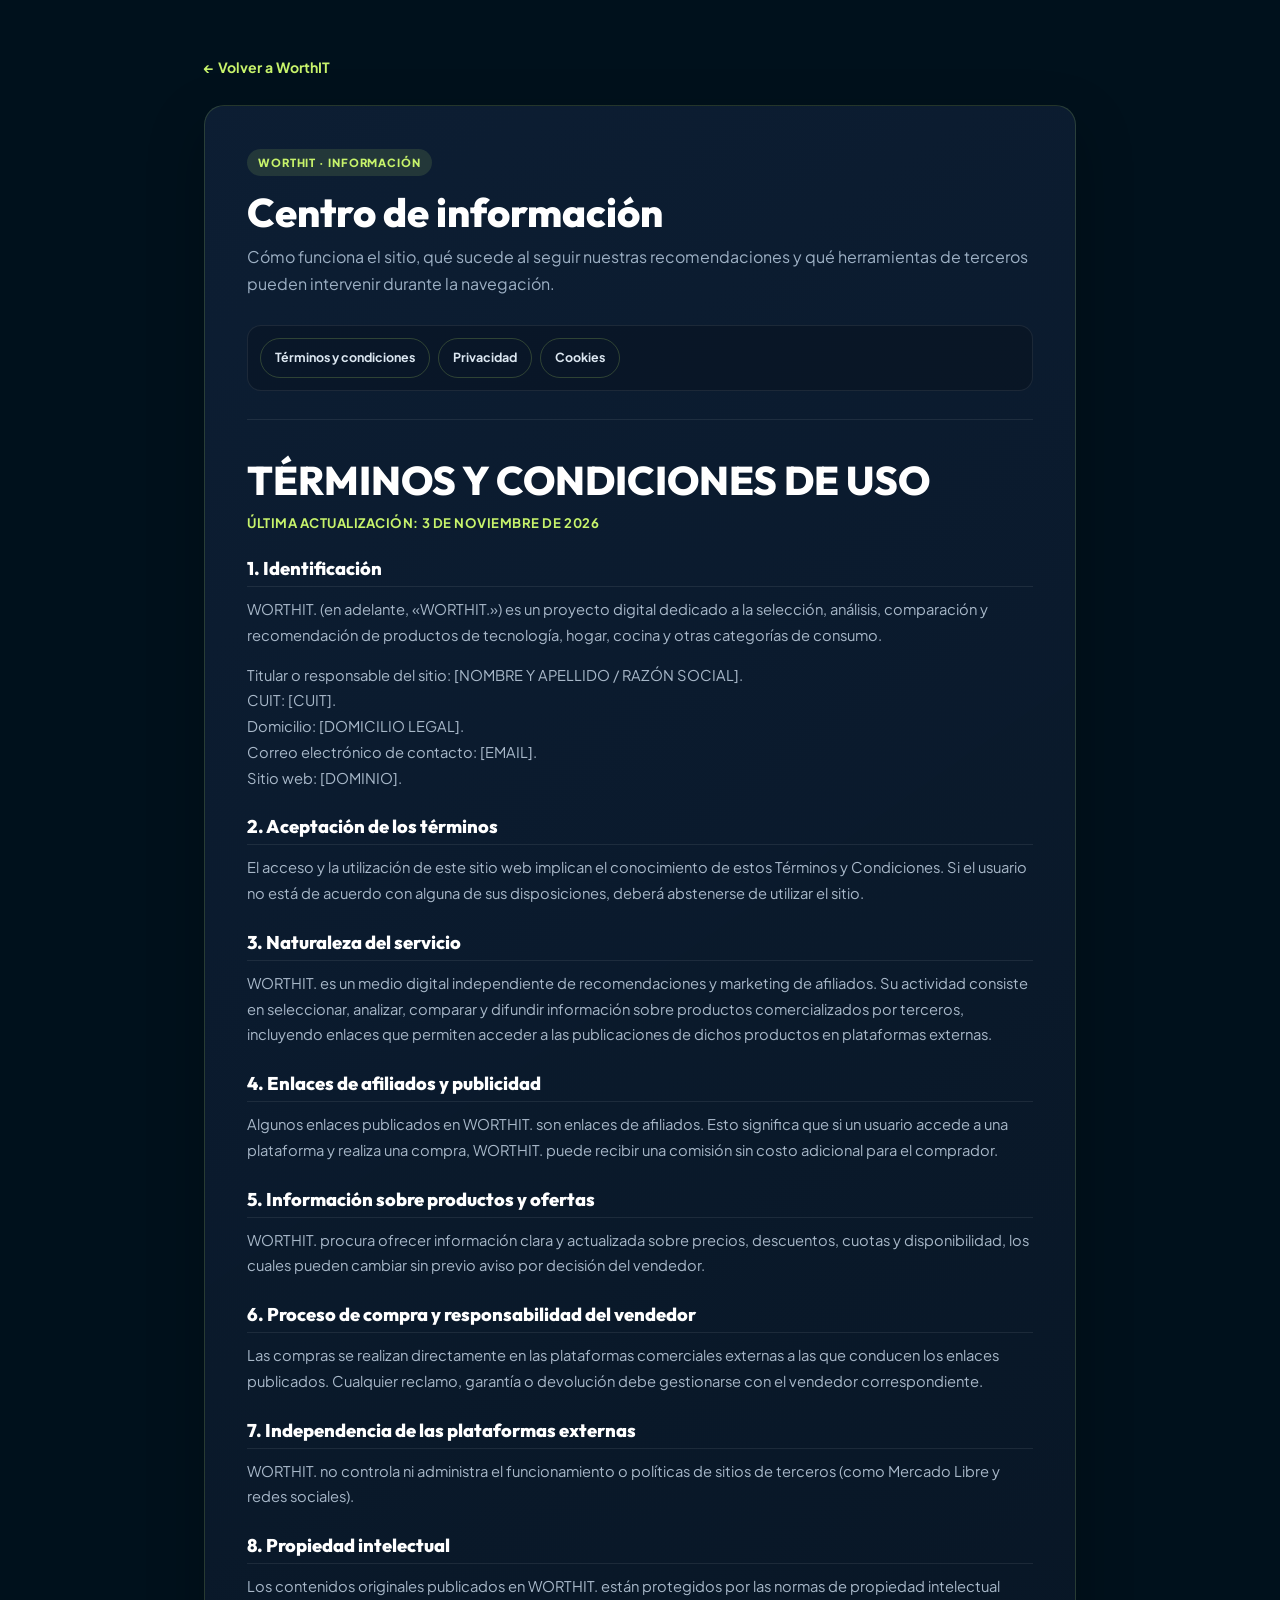
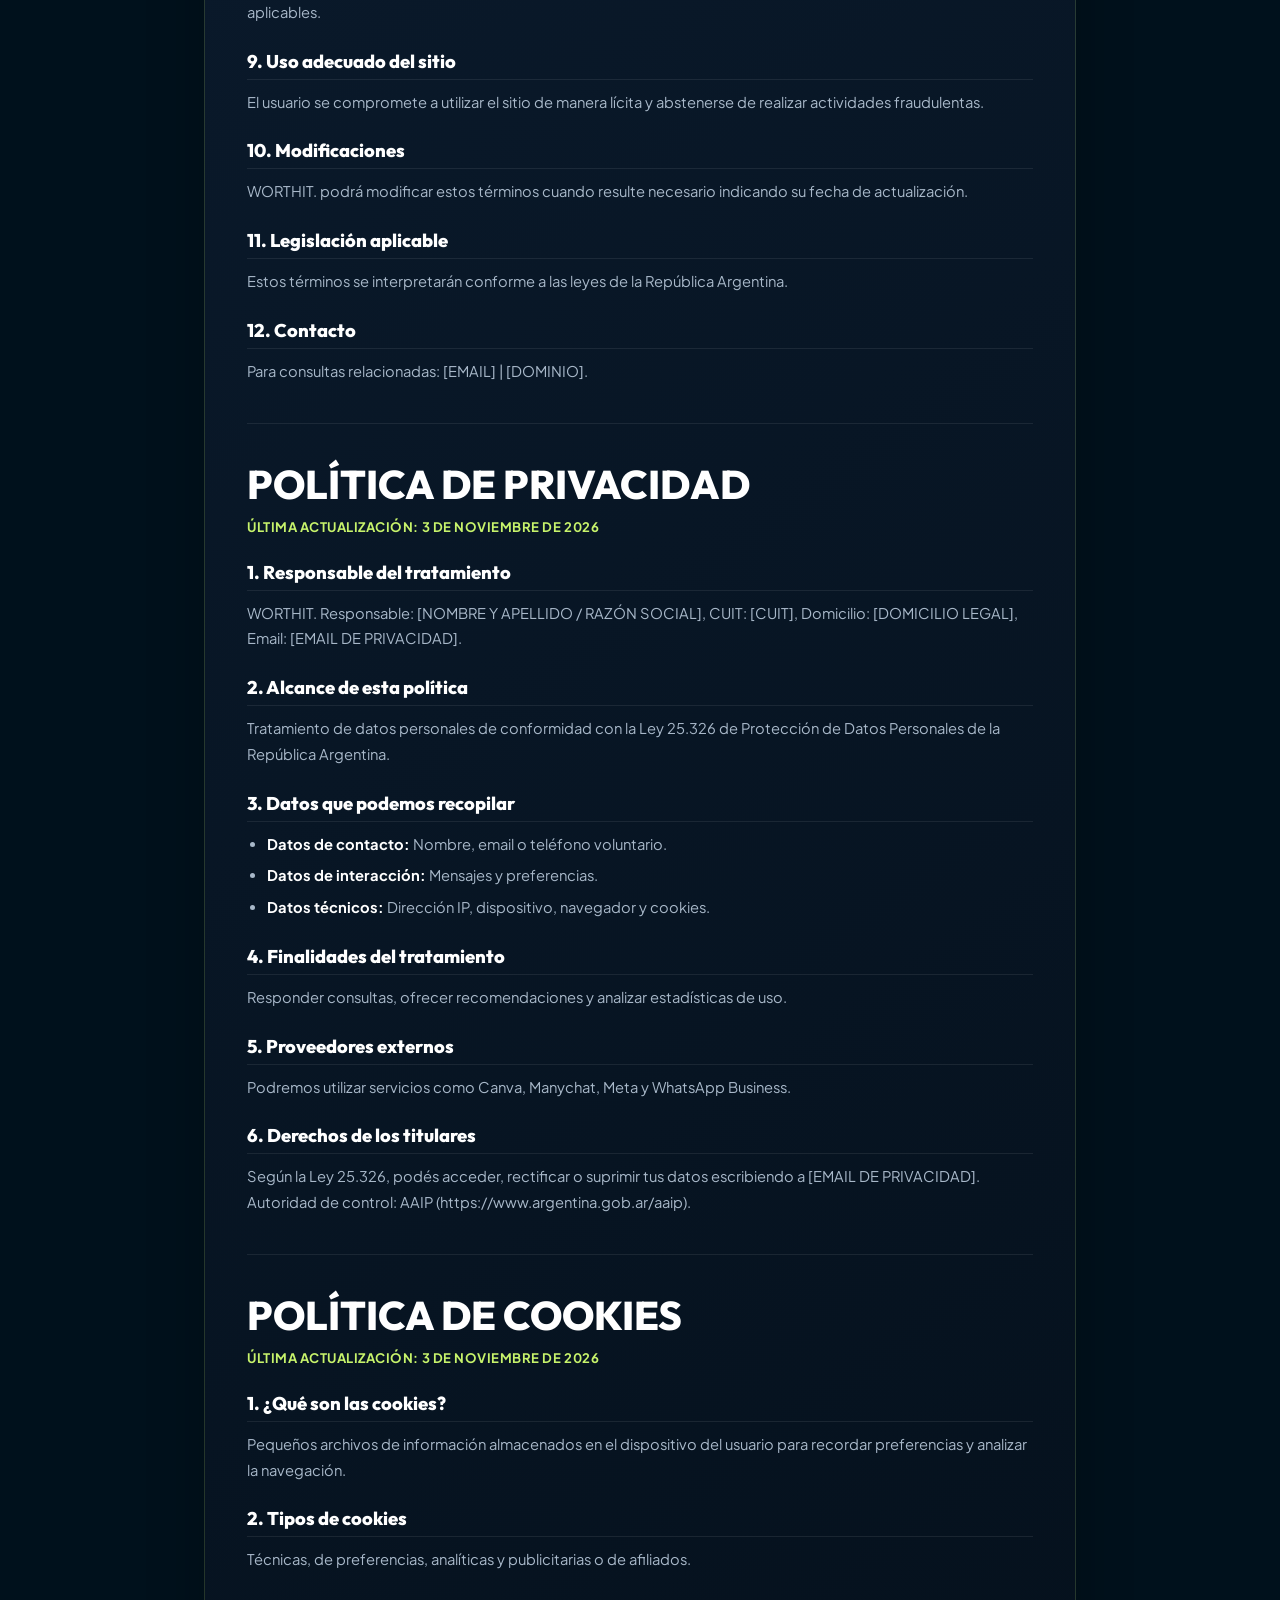
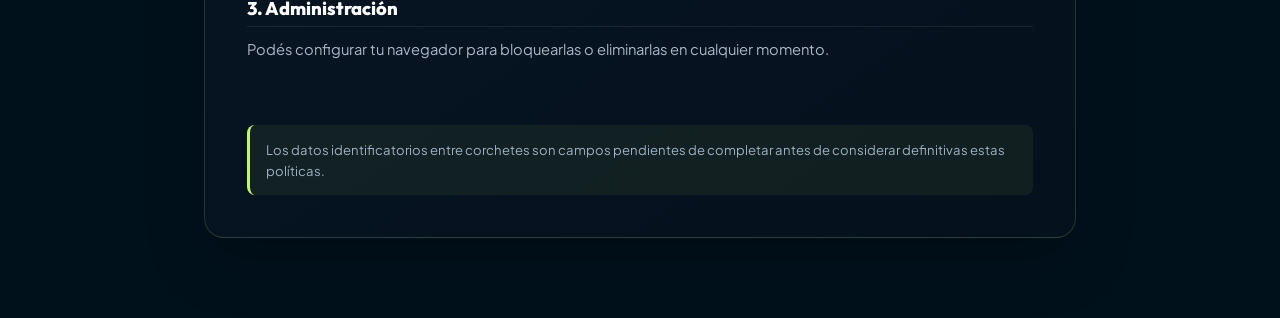
==== commit 1b407750: "Synchronize standalone legal page with restored original WorthIT policies" ====
--- a/legal.html
+++ b/legal.html
@@ -21,6 +21,11 @@
     .legal-tabs { display:flex; flex-wrap:wrap; gap:8px; padding:12px; margin:0 0 28px; border:1px solid rgba(255,255,255,.08); border-radius:14px; background:rgba(0,0,0,.18); }
     .legal-tabs a { padding:9px 14px; border-radius:999px; border:1px solid rgba(199,243,107,.2); color:#dce7f1; text-decoration:none; font-size:.78rem; font-weight:700; }
     .legal-tabs a:hover { background:#c7f36b; color:#07111d; }
+    .legal-page .legal-tab-pane { display:block; padding:24px 0; border-top:1px solid rgba(255,255,255,.08); scroll-margin-top:24px; }
+    .legal-page .legal-tab-pane h1 { color:#fff; }
+    .legal-page .legal-tab-pane h2 { margin:24px 0 10px; padding-bottom:6px; border-bottom:1px solid rgba(255,255,255,.08); color:#fff; font:800 1.15rem Outfit,sans-serif; }
+    .legal-page .legal-tab-pane p,.legal-page .legal-tab-pane li { color:#a8b8c9; font-size:.92rem; line-height:1.75; }
+    .legal-page .legal-tab-pane strong { color:#fff; }
     .legal-section { padding:24px 0; border-top:1px solid rgba(255,255,255,.08); scroll-margin-top:24px; }
     .legal-section h2 { margin-bottom:14px; color:#fff; font:700 1.35rem Outfit,sans-serif; }
     .legal-section h3 { margin:18px 0 7px; color:#c7f36b; font-size:.98rem; }
@@ -44,37 +49,94 @@
           <a href="#cookies">Cookies</a>
         </nav>
 
-        <section class="legal-section" id="terms">
-          <h2>Términos y condiciones</h2>
-          <p>WorthIT es un sitio independiente de selección y recomendación de productos. Su función es presentar productos de terceros y facilitar el acceso a sus publicaciones comerciales.</p>
-          <h3>Enlaces y comisiones</h3>
-          <p>Algunos enlaces pueden ser enlaces de afiliados. Si una persona accede a una publicación y realiza una compra, WorthIT podría recibir una comisión, sin costo adicional para quien compra.</p>
-          <h3>Precios y compras</h3>
-          <p>La compra no se realiza en WorthIT. Los botones conducen a Mercado Libre o a la publicación correspondiente. El precio final, la disponibilidad, las cuotas, el envío, la garantía y las condiciones de compra son definidos por el vendedor y la plataforma, y pueden cambiar sin previo aviso.</p>
-          <h3>Contenido</h3>
-          <p>WorthIT procura presentar información clara y mantenerla actualizada, pero se recomienda verificar siempre los detalles vigentes en la publicación del vendedor antes de comprar.</p>
-        </section>
+        <article class="legal-tab-pane" id="terms">
+          <h1 class="legal-doc-title">T&Eacute;RMINOS Y CONDICIONES DE USO</h1>
+          <span class="legal-doc-date">&Uacute;ltima actualizaci&oacute;n: 3 de noviembre de 2026</span>
+
+          <h2>1. Identificaci&oacute;n</h2>
+          <p>WORTHIT. (en adelante, &laquo;WORTHIT.&raquo;) es un proyecto digital dedicado a la selecci&oacute;n, an&aacute;lisis, comparaci&oacute;n y recomendaci&oacute;n de productos de tecnolog&iacute;a, hogar, cocina y otras categor&iacute;as de consumo.</p>
+          <p>Titular o responsable del sitio: [NOMBRE Y APELLIDO / RAZ&Oacute;N SOCIAL].<br>
+          CUIT: [CUIT].<br>
+          Domicilio: [DOMICILIO LEGAL].<br>
+          Correo electr&oacute;nico de contacto: [EMAIL].<br>
+          Sitio web: [DOMINIO].</p>
+
+          <h2>2. Aceptaci&oacute;n de los t&eacute;rminos</h2>
+          <p>El acceso y la utilizaci&oacute;n de este sitio web implican el conocimiento de estos T&eacute;rminos y Condiciones. Si el usuario no est&aacute; de acuerdo con alguna de sus disposiciones, deber&aacute; abstenerse de utilizar el sitio.</p>
+
+          <h2>3. Naturaleza del servicio</h2>
+          <p>WORTHIT. es un medio digital independiente de recomendaciones y marketing de afiliados. Su actividad consiste en seleccionar, analizar, comparar y difundir informaci&oacute;n sobre productos comercializados por terceros, incluyendo enlaces que permiten acceder a las publicaciones de dichos productos en plataformas externas.</p>
+
+          <h2>4. Enlaces de afiliados y publicidad</h2>
+          <p>Algunos enlaces publicados en WORTHIT. son enlaces de afiliados. Esto significa que si un usuario accede a una plataforma y realiza una compra, WORTHIT. puede recibir una comisi&oacute;n sin costo adicional para el comprador.</p>
+
+          <h2>5. Informaci&oacute;n sobre productos y ofertas</h2>
+          <p>WORTHIT. procura ofrecer informaci&oacute;n clara y actualizada sobre precios, descuentos, cuotas y disponibilidad, los cuales pueden cambiar sin previo aviso por decisi&oacute;n del vendedor.</p>
+
+          <h2>6. Proceso de compra y responsabilidad del vendedor</h2>
+          <p>Las compras se realizan directamente en las plataformas comerciales externas a las que conducen los enlaces publicados. Cualquier reclamo, garant&iacute;a o devoluci&oacute;n debe gestionarse con el vendedor correspondiente.</p>
+
+          <h2>7. Independencia de las plataformas externas</h2>
+          <p>WORTHIT. no controla ni administra el funcionamiento o pol&iacute;ticas de sitios de terceros (como Mercado Libre y redes sociales).</p>
+
+          <h2>8. Propiedad intelectual</h2>
+          <p>Los contenidos originales publicados en WORTHIT. est&aacute;n protegidos por las normas de propiedad intelectual aplicables.</p>
+
+          <h2>9. Uso adecuado del sitio</h2>
+          <p>El usuario se compromete a utilizar el sitio de manera l&iacute;cita y abstenerse de realizar actividades fraudulentas.</p>
+
+          <h2>10. Modificaciones</h2>
+          <p>WORTHIT. podr&aacute; modificar estos t&eacute;rminos cuando resulte necesario indicando su fecha de actualizaci&oacute;n.</p>
+
+          <h2>11. Legislaci&oacute;n aplicable</h2>
+          <p>Estos t&eacute;rminos se interpretar&aacute;n conforme a las leyes de la Rep&uacute;blica Argentina.</p>
+
+          <h2>12. Contacto</h2>
+          <p>Para consultas relacionadas: [EMAIL] | [DOMINIO].</p>
+        </article>
 
-        <section class="legal-section" id="privacy">
-          <h2>Política de privacidad</h2>
-          <p>Esta versión de la landing no incluye formularios de registro, newsletter ni carrito de compras, y no solicita datos personales directamente desde el sitio.</p>
-          <h3>Contacto voluntario</h3>
-          <p>Si elegís comunicarte con WorthIT mediante WhatsApp, la conversación se realiza en ese servicio externo y queda sujeta a sus propias condiciones y políticas de privacidad. Compartí únicamente la información necesaria para tu consulta.</p>
-          <h3>Enlaces a terceros</h3>
-          <p>Al abrir Mercado Libre u otros sitios externos, dejás de navegar dentro de WorthIT. Esos servicios pueden recopilar información y aplicar sus propias políticas. WorthIT no controla sus prácticas.</p>
-          <h3>Consultas</h3>
-          <p>Para consultas sobre el sitio, podés utilizar el canal de contacto publicado en la landing.</p>
-        </section>
+        <article class="legal-tab-pane" id="privacy">
+          <h1 class="legal-doc-title">POL&Iacute;TICA DE PRIVACIDAD</h1>
+          <span class="legal-doc-date">&Uacute;ltima actualizaci&oacute;n: 3 de noviembre de 2026</span>
+
+          <h2>1. Responsable del tratamiento</h2>
+          <p>WORTHIT. Responsable: [NOMBRE Y APELLIDO / RAZ&Oacute;N SOCIAL], CUIT: [CUIT], Domicilio: [DOMICILIO LEGAL], Email: [EMAIL DE PRIVACIDAD].</p>
+
+          <h2>2. Alcance de esta pol&iacute;tica</h2>
+          <p>Tratamiento de datos personales de conformidad con la Ley 25.326 de Protecci&oacute;n de Datos Personales de la Rep&uacute;blica Argentina.</p>
+
+          <h2>3. Datos que podemos recopilar</h2>
+          <ul>
+            <li><strong>Datos de contacto:</strong> Nombre, email o tel&eacute;fono voluntario.</li>
+            <li><strong>Datos de interacci&oacute;n:</strong> Mensajes y preferencias.</li>
+            <li><strong>Datos t&eacute;cnicos:</strong> Direcci&oacute;n IP, dispositivo, navegador y cookies.</li>
+          </ul>
+
+          <h2>4. Finalidades del tratamiento</h2>
+          <p>Responder consultas, ofrecer recomendaciones y analizar estad&iacute;sticas de uso.</p>
+
+          <h2>5. Proveedores externos</h2>
+          <p>Podremos utilizar servicios como Canva, Manychat, Meta y WhatsApp Business.</p>
+
+          <h2>6. Derechos de los titulares</h2>
+          <p>Seg&uacute;n la Ley 25.326, pod&eacute;s acceder, rectificar o suprimir tus datos escribiendo a [EMAIL DE PRIVACIDAD]. Autoridad de control: AAIP (https://www.argentina.gob.ar/aaip).</p>
+        </article>
 
-        <section class="legal-section" id="cookies">
-          <h2>Política de cookies</h2>
-          <p>La versión actual de WorthIT no incorpora herramientas propias de analítica ni código que instale cookies de seguimiento. El funcionamiento del sitio puede implicar recursos externos, como la carga de tipografías desde Google Fonts.</p>
-          <h3>Servicios externos</h3>
-          <p>Cuando seguís enlaces a Mercado Libre, WhatsApp u otros servicios, esos proveedores pueden utilizar cookies o tecnologías similares de acuerdo con sus propias políticas y configuraciones.</p>
-          <h3>Preferencias del navegador</h3>
-          <p>Podés revisar y administrar las cookies desde la configuración de tu navegador. Bloquear recursos externos puede modificar la forma en que algunos contenidos o servicios se muestran.</p>
-        </section>
-        <p class="legal-note">Esta página resume el funcionamiento de la versión actual de WorthIT. Si se incorporan formularios, herramientas de medición, publicidad personalizada o nuevas integraciones, esta información deberá revisarse y actualizarse antes de activarlas.</p>
+        <article class="legal-tab-pane" id="cookies">
+          <h1 class="legal-doc-title">POL&Iacute;TICA DE COOKIES</h1>
+          <span class="legal-doc-date">&Uacute;ltima actualizaci&oacute;n: 3 de noviembre de 2026</span>
+
+          <h2>1. &iquest;Qu&eacute; son las cookies?</h2>
+          <p>Peque&ntilde;os archivos de informaci&oacute;n almacenados en el dispositivo del usuario para recordar preferencias y analizar la navegaci&oacute;n.</p>
+
+          <h2>2. Tipos de cookies</h2>
+          <p>T&eacute;cnicas, de preferencias, anal&iacute;ticas y publicitarias o de afiliados.</p>
+
+          <h2>3. Administraci&oacute;n</h2>
+          <p>Pod&eacute;s configurar tu navegador para bloquearlas o eliminarlas en cualquier momento.</p>
+        </article>
+
+        <p class="legal-note">Los datos identificatorios entre corchetes son campos pendientes de completar antes de considerar definitivas estas políticas.</p>
       </main>
     </div>
   </div>
--- a/styles.css
+++ b/styles.css
@@ -3804,3 +3804,148 @@
   .announcement-text { font-size: 0.66rem; }
   .btn-buy-product { font-size: 0.64rem; letter-spacing: -0.025em; }
 }
+
+
+/* Consentimiento: asegurar que el banner inferior prevalezca sobre el fondo */
+body.consent-locked { overflow: hidden !important; }
+body.consent-locked main,
+body.consent-locked header,
+body.consent-locked footer,
+body.consent-locked .whatsapp-float-container {
+  pointer-events: none !important;
+  user-select: none !important;
+}
+.consent-blocking-overlay,
+.consent-bottom-banner { pointer-events: auto !important; }
+.consent-legal-link { text-decoration: underline; text-underline-offset: 3px; }
+@media (max-width: 760px) {
+  .consent-bottom-banner { max-height: 88vh; overflow-y: auto; padding: 20px 0; }
+  .consent-content-grid { grid-template-columns: 1fr; gap: 14px; }
+  .consent-shield-icon { display: none; }
+  .consent-actions-col { min-width: 0; width: 100%; }
+  .consent-close-btn { top: -10px; right: 0; }
+}
+
+/* Modal legal original: overlay desenfocado y lectura con scroll interno */
+.legal-modal-overlay {
+  position: fixed; inset: 0;
+  background: rgba(0, 8, 15, .88);
+  backdrop-filter: blur(14px); -webkit-backdrop-filter: blur(14px);
+  z-index: 230; display: flex; align-items: center; justify-content: center;
+  padding: 20px; opacity: 0; visibility: hidden; pointer-events: none;
+  transition: opacity .3s ease, visibility .3s ease;
+}
+.legal-modal-overlay.open { opacity: 1; visibility: visible; pointer-events: auto; }
+.legal-modal-container {
+  display: flex; flex-direction: column; overflow: hidden;
+  width: 100%; max-width: 920px; height: 88vh;
+  background: linear-gradient(135deg,#0d1e38 0%,#06111e 100%);
+  border: 1px solid rgba(199,243,107,.35); border-radius: var(--radius-xl);
+  box-shadow: 0 24px 70px rgba(0,0,0,.85);
+  transform: scale(.96); transition: transform .3s ease;
+}
+.legal-modal-overlay.open .legal-modal-container { transform: scale(1); }
+.legal-modal-header { display:flex; align-items:center; justify-content:space-between; padding:20px 28px; border-bottom:1px solid rgba(255,255,255,.1); background:rgba(0,0,0,.2); }
+.legal-modal-title-group { display:flex; align-items:center; gap:14px; }
+.legal-modal-title-group h3 { color:#fff; font-family:var(--font-display); font-size:1.2rem; font-weight:800; }
+.legal-tabs-bar { display:flex; gap:8px; padding:12px 28px; overflow-x:auto; background:rgba(8,18,32,.95); border-bottom:1px solid rgba(255,255,255,.08); }
+.legal-tab-btn { flex:0 0 auto; padding:9px 16px; border-radius:var(--radius-full); border:1px solid rgba(255,255,255,.12); background:transparent; color:#9cb0c6; font:700 .84rem var(--font-display); cursor:pointer; white-space:nowrap; }
+.legal-tab-btn.active { background:var(--color-btn); border-color:var(--color-btn); color:#fff; box-shadow:0 4px 16px var(--color-btn-glow); }
+.legal-modal-content { flex:1; min-height:0; overflow-y:auto; -webkit-overflow-scrolling:touch; padding:28px 36px; color:#cfddec; font-size:.94rem; line-height:1.7; }
+.legal-tab-pane { display:none; }
+.legal-tab-pane.active { display:block; }
+.legal-tab-pane h2 { margin:0 0 14px; color:#fff; font:800 1.35rem var(--font-display); }
+.legal-tab-pane h3 { margin:20px 0 8px; color:var(--color-accent); font:700 1rem var(--font-display); }
+.legal-tab-pane p { margin:0 0 14px; }
+.legal-modal-footer { display:flex; justify-content:flex-end; padding:14px 28px; border-top:1px solid rgba(255,255,255,.1); background:rgba(0,0,0,.25); }
+body.legal-modal-open { overflow:hidden !important; }
+.footer-legal-nav { display:flex; justify-content:center; flex-wrap:wrap; gap:10px; padding:13px 16px; margin:0 0 18px; border:1px solid rgba(199,243,107,.14); border-radius:12px; background:linear-gradient(90deg,rgba(10,25,43,.92),rgba(15,34,56,.92)); }
+.footer-legal-nav button { min-height:34px; padding:7px 14px; border:1px solid rgba(199,243,107,.24); border-radius:999px; background:transparent; color:#d8e2ec; font-size:.76rem; font-weight:700; cursor:pointer; }
+.footer-legal-nav button:hover { color:#07111d; background:var(--color-accent); border-color:var(--color-accent); }
+.consent-legal-link { background:none; border:0; padding:0; color:inherit; font:inherit; cursor:pointer; text-decoration:underline; text-underline-offset:3px; }
+@media(max-width:768px) {
+ .legal-modal-container { height:94vh; }
+ .legal-modal-content { padding:20px; }
+ .legal-tabs-bar { padding:10px 14px; }
+ .legal-modal-header,.legal-modal-footer { padding:14px 18px; }
+ .legal-modal-title-group h3 { font-size:1rem; }
+ .footer-legal-nav { gap:7px; padding:11px 8px; }
+ .footer-legal-nav button { font-size:.7rem; padding:7px 10px; }
+}
+
+
+/* Restauración fiel del estilo legal original de WorthIT */
+.consent-legal-link,
+.footer-legal-nav button {
+  background: transparent;
+  border: 0;
+  color: var(--color-accent);
+  font-family: var(--font-display);
+  font-size: .84rem;
+  font-weight: 700;
+  text-decoration: underline;
+  text-underline-offset: 3px;
+  cursor: pointer;
+  padding: 0;
+  transition: color var(--transition-fast), text-shadow var(--transition-fast);
+}
+.consent-legal-link:hover,
+.footer-legal-nav button:hover {
+  color: #ffffff;
+  background: transparent;
+  text-shadow: 0 0 12px rgba(199,243,107,.25);
+}
+.legal-modal-content {
+  color: #cfddec;
+  font-family: var(--font-body, "Plus Jakarta Sans", sans-serif);
+  font-size: .94rem;
+  line-height: 1.7;
+  overflow-y: auto;
+  -webkit-overflow-scrolling: touch;
+}
+.legal-doc-title {
+  font-family: var(--font-display);
+  font-size: 1.7rem;
+  font-weight: 900;
+  color: #ffffff;
+  margin-bottom: 4px;
+}
+.legal-doc-date {
+  display: block;
+  color: var(--color-accent);
+  font-size: .82rem;
+  font-weight: 700;
+  margin-bottom: 24px;
+  text-transform: uppercase;
+  letter-spacing: .04em;
+}
+.legal-tab-pane h2 {
+  font-family: var(--font-display);
+  font-size: 1.15rem;
+  font-weight: 800;
+  color: #ffffff;
+  margin: 24px 0 10px;
+  padding-bottom: 6px;
+  border-bottom: 1px solid rgba(255,255,255,.08);
+}
+.legal-tab-pane p { margin-bottom: 14px; }
+.legal-tab-pane ul {
+  margin: 10px 0 16px 20px;
+  display: flex;
+  flex-direction: column;
+  gap: 6px;
+}
+.legal-tab-pane strong { color: #ffffff; }
+.legal-tab-btn { font-family: var(--font-display); }
+.footer-legal-nav button {
+  border: 1px solid rgba(199,243,107,.24);
+  border-radius: 999px;
+  padding: 7px 14px;
+  text-decoration: none;
+}
+.footer-legal-nav button:hover {
+  color: #07111d;
+  background: var(--color-accent);
+  border-color: var(--color-accent);
+  text-shadow: none;
+}
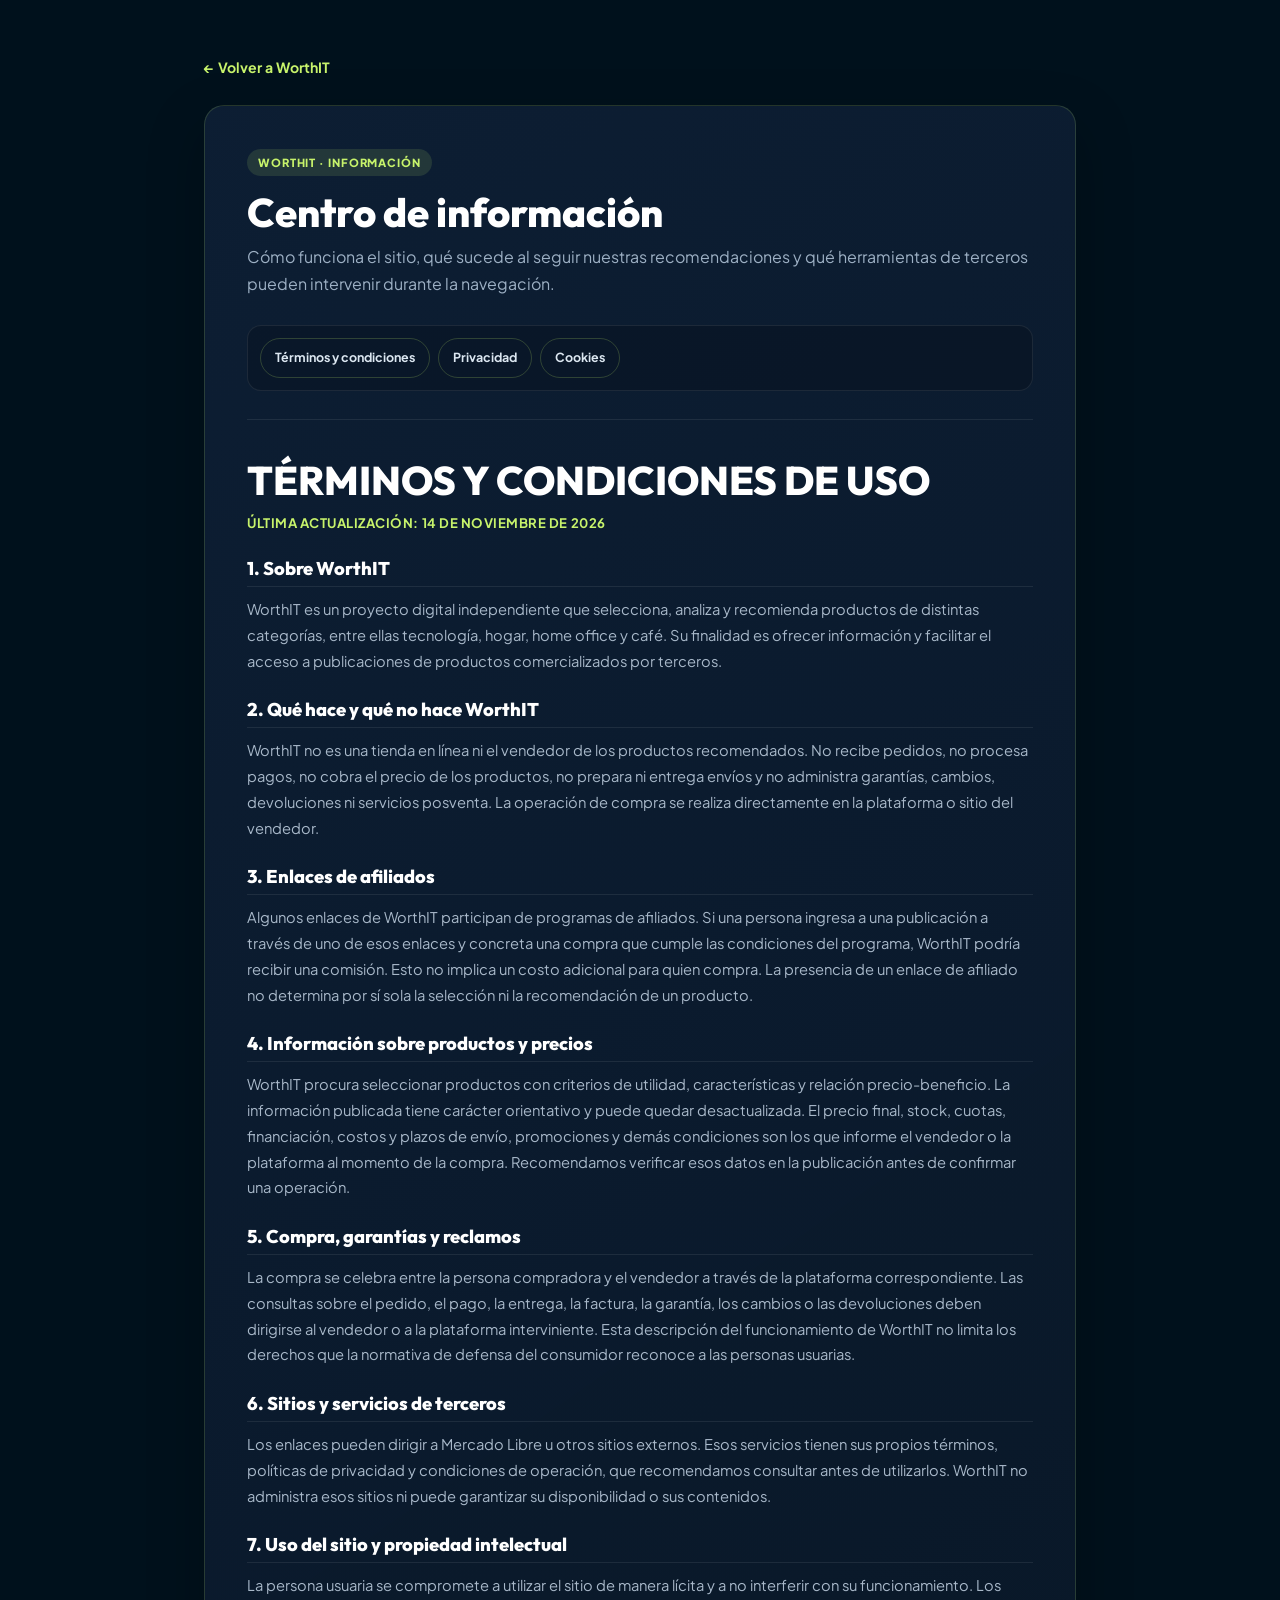
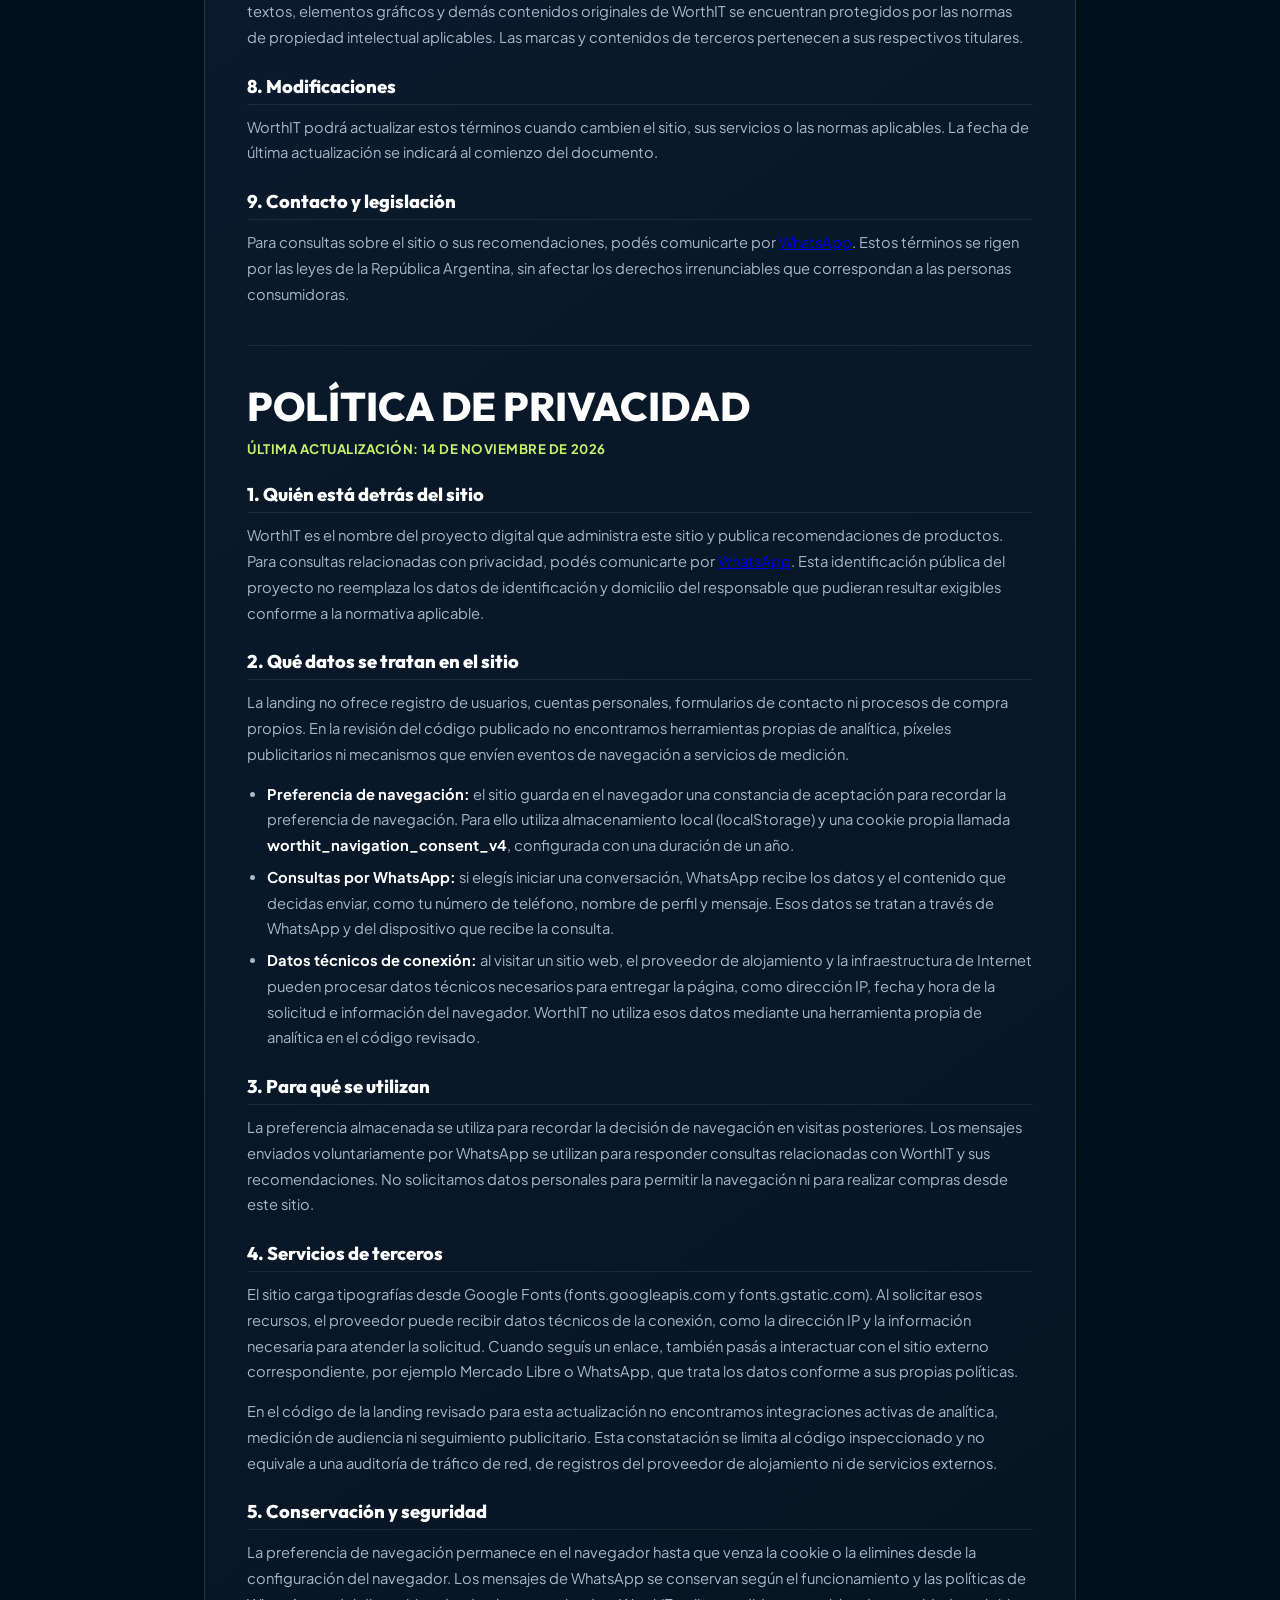
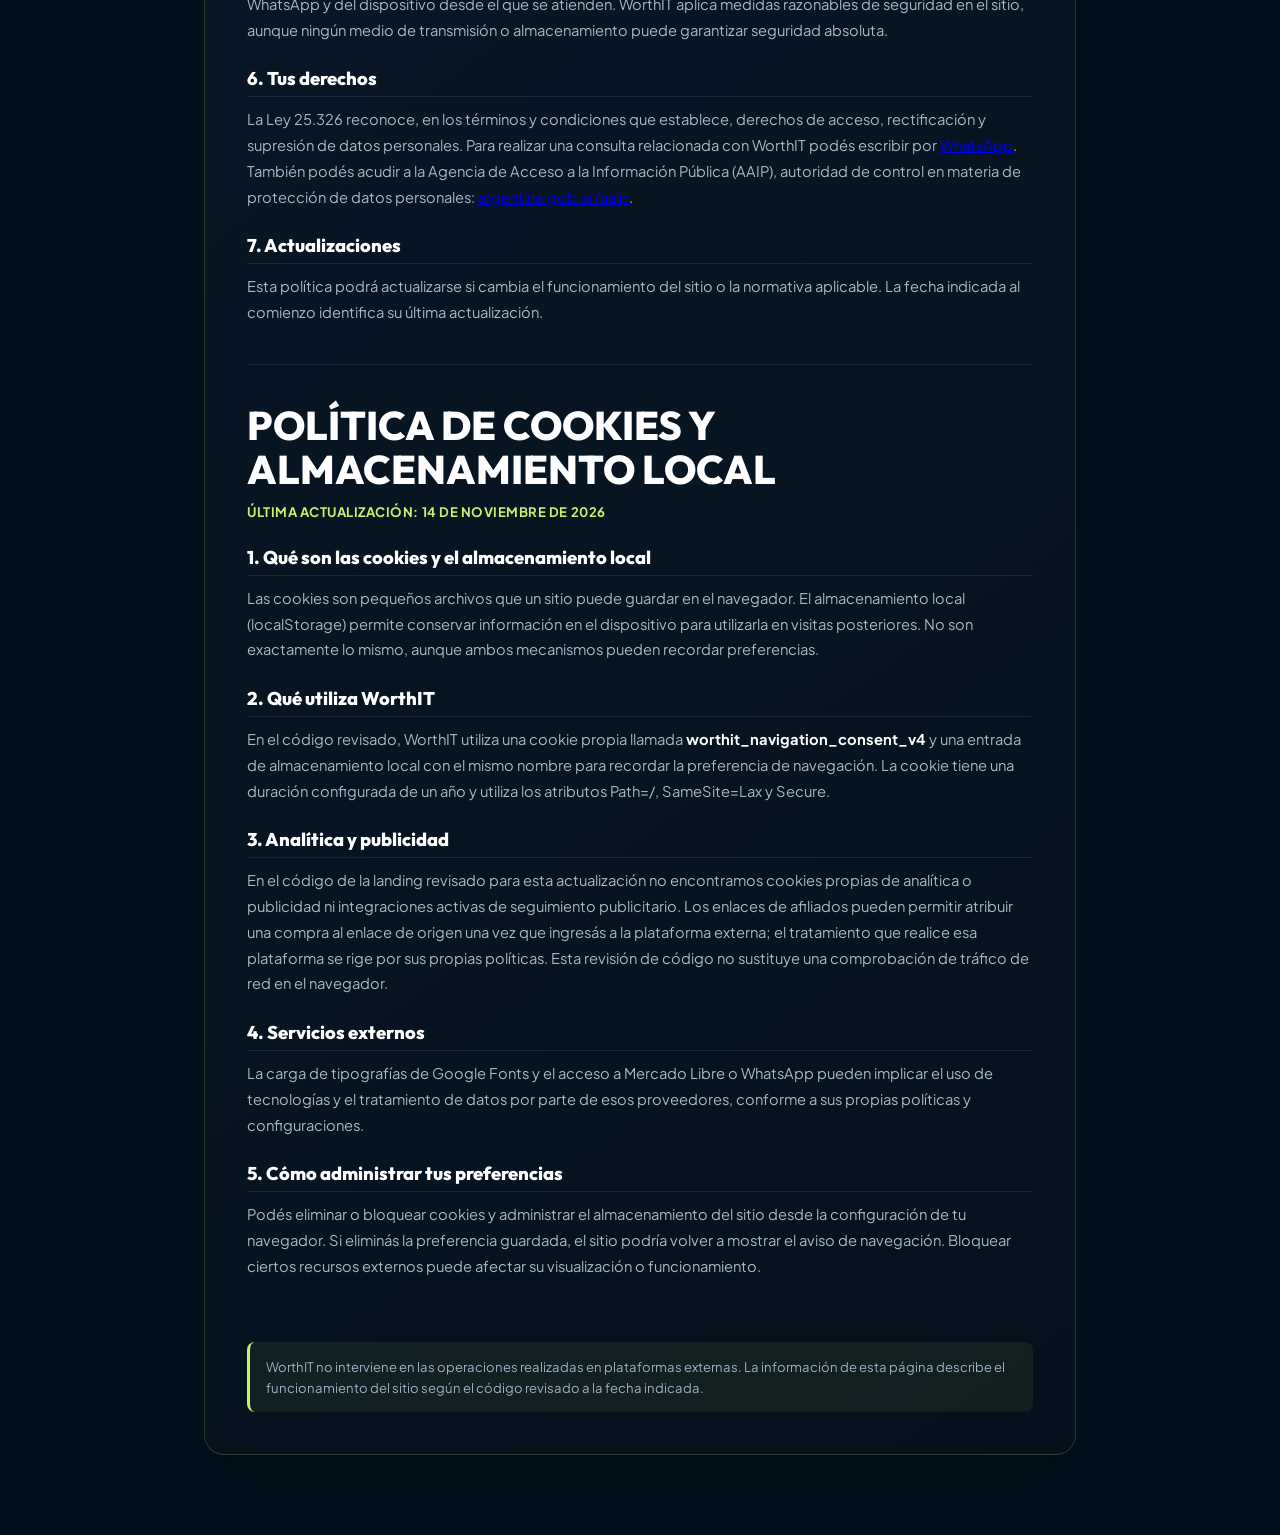
==== commit b13ce69d: "Actualizar textos legales de WorthIT" ====
--- a/legal.html
+++ b/legal.html
@@ -49,94 +49,70 @@
           <a href="#cookies">Cookies</a>
         </nav>
 
-        <article class="legal-tab-pane" id="terms">
-          <h1 class="legal-doc-title">T&Eacute;RMINOS Y CONDICIONES DE USO</h1>
-          <span class="legal-doc-date">&Uacute;ltima actualizaci&oacute;n: 3 de noviembre de 2026</span>
-
-          <h2>1. Identificaci&oacute;n</h2>
-          <p>WORTHIT. (en adelante, &laquo;WORTHIT.&raquo;) es un proyecto digital dedicado a la selecci&oacute;n, an&aacute;lisis, comparaci&oacute;n y recomendaci&oacute;n de productos de tecnolog&iacute;a, hogar, cocina y otras categor&iacute;as de consumo.</p>
-          <p>Titular o responsable del sitio: [NOMBRE Y APELLIDO / RAZ&Oacute;N SOCIAL].<br>
-          CUIT: [CUIT].<br>
-          Domicilio: [DOMICILIO LEGAL].<br>
-          Correo electr&oacute;nico de contacto: [EMAIL].<br>
-          Sitio web: [DOMINIO].</p>
-
-          <h2>2. Aceptaci&oacute;n de los t&eacute;rminos</h2>
-          <p>El acceso y la utilizaci&oacute;n de este sitio web implican el conocimiento de estos T&eacute;rminos y Condiciones. Si el usuario no est&aacute; de acuerdo con alguna de sus disposiciones, deber&aacute; abstenerse de utilizar el sitio.</p>
-
-          <h2>3. Naturaleza del servicio</h2>
-          <p>WORTHIT. es un medio digital independiente de recomendaciones y marketing de afiliados. Su actividad consiste en seleccionar, analizar, comparar y difundir informaci&oacute;n sobre productos comercializados por terceros, incluyendo enlaces que permiten acceder a las publicaciones de dichos productos en plataformas externas.</p>
-
-          <h2>4. Enlaces de afiliados y publicidad</h2>
-          <p>Algunos enlaces publicados en WORTHIT. son enlaces de afiliados. Esto significa que si un usuario accede a una plataforma y realiza una compra, WORTHIT. puede recibir una comisi&oacute;n sin costo adicional para el comprador.</p>
-
-          <h2>5. Informaci&oacute;n sobre productos y ofertas</h2>
-          <p>WORTHIT. procura ofrecer informaci&oacute;n clara y actualizada sobre precios, descuentos, cuotas y disponibilidad, los cuales pueden cambiar sin previo aviso por decisi&oacute;n del vendedor.</p>
-
-          <h2>6. Proceso de compra y responsabilidad del vendedor</h2>
-          <p>Las compras se realizan directamente en las plataformas comerciales externas a las que conducen los enlaces publicados. Cualquier reclamo, garant&iacute;a o devoluci&oacute;n debe gestionarse con el vendedor correspondiente.</p>
-
-          <h2>7. Independencia de las plataformas externas</h2>
-          <p>WORTHIT. no controla ni administra el funcionamiento o pol&iacute;ticas de sitios de terceros (como Mercado Libre y redes sociales).</p>
-
-          <h2>8. Propiedad intelectual</h2>
-          <p>Los contenidos originales publicados en WORTHIT. est&aacute;n protegidos por las normas de propiedad intelectual aplicables.</p>
-
-          <h2>9. Uso adecuado del sitio</h2>
-          <p>El usuario se compromete a utilizar el sitio de manera l&iacute;cita y abstenerse de realizar actividades fraudulentas.</p>
-
-          <h2>10. Modificaciones</h2>
-          <p>WORTHIT. podr&aacute; modificar estos t&eacute;rminos cuando resulte necesario indicando su fecha de actualizaci&oacute;n.</p>
-
-          <h2>11. Legislaci&oacute;n aplicable</h2>
-          <p>Estos t&eacute;rminos se interpretar&aacute;n conforme a las leyes de la Rep&uacute;blica Argentina.</p>
-
-          <h2>12. Contacto</h2>
-          <p>Para consultas relacionadas: [EMAIL] | [DOMINIO].</p>
-        </article>
+        <article class="legal-tab-pane" id="terms">
+<h1 class="legal-doc-title">TÉRMINOS Y CONDICIONES DE USO</h1>
+<span class="legal-doc-date">Última actualización: 14 de noviembre de 2026</span>
+<h2>1. Sobre WorthIT</h2>
+<p>WorthIT es un proyecto digital independiente que selecciona, analiza y recomienda productos de distintas categorías, entre ellas tecnología, hogar, home office y café. Su finalidad es ofrecer información y facilitar el acceso a publicaciones de productos comercializados por terceros.</p>
+<h2>2. Qué hace y qué no hace WorthIT</h2>
+<p>WorthIT no es una tienda en línea ni el vendedor de los productos recomendados. No recibe pedidos, no procesa pagos, no cobra el precio de los productos, no prepara ni entrega envíos y no administra garantías, cambios, devoluciones ni servicios posventa. La operación de compra se realiza directamente en la plataforma o sitio del vendedor.</p>
+<h2>3. Enlaces de afiliados</h2>
+<p>Algunos enlaces de WorthIT participan de programas de afiliados. Si una persona ingresa a una publicación a través de uno de esos enlaces y concreta una compra que cumple las condiciones del programa, WorthIT podría recibir una comisión. Esto no implica un costo adicional para quien compra. La presencia de un enlace de afiliado no determina por sí sola la selección ni la recomendación de un producto.</p>
+<h2>4. Información sobre productos y precios</h2>
+<p>WorthIT procura seleccionar productos con criterios de utilidad, características y relación precio-beneficio. La información publicada tiene carácter orientativo y puede quedar desactualizada. El precio final, stock, cuotas, financiación, costos y plazos de envío, promociones y demás condiciones son los que informe el vendedor o la plataforma al momento de la compra. Recomendamos verificar esos datos en la publicación antes de confirmar una operación.</p>
+<h2>5. Compra, garantías y reclamos</h2>
+<p>La compra se celebra entre la persona compradora y el vendedor a través de la plataforma correspondiente. Las consultas sobre el pedido, el pago, la entrega, la factura, la garantía, los cambios o las devoluciones deben dirigirse al vendedor o a la plataforma interviniente. Esta descripción del funcionamiento de WorthIT no limita los derechos que la normativa de defensa del consumidor reconoce a las personas usuarias.</p>
+<h2>6. Sitios y servicios de terceros</h2>
+<p>Los enlaces pueden dirigir a Mercado Libre u otros sitios externos. Esos servicios tienen sus propios términos, políticas de privacidad y condiciones de operación, que recomendamos consultar antes de utilizarlos. WorthIT no administra esos sitios ni puede garantizar su disponibilidad o sus contenidos.</p>
+<h2>7. Uso del sitio y propiedad intelectual</h2>
+<p>La persona usuaria se compromete a utilizar el sitio de manera lícita y a no interferir con su funcionamiento. Los textos, elementos gráficos y demás contenidos originales de WorthIT se encuentran protegidos por las normas de propiedad intelectual aplicables. Las marcas y contenidos de terceros pertenecen a sus respectivos titulares.</p>
+<h2>8. Modificaciones</h2>
+<p>WorthIT podrá actualizar estos términos cuando cambien el sitio, sus servicios o las normas aplicables. La fecha de última actualización se indicará al comienzo del documento.</p>
+<h2>9. Contacto y legislación</h2>
+<p>Para consultas sobre el sitio o sus recomendaciones, podés comunicarte por <a href="https://wa.me/5492234565003" target="_blank" rel="noopener noreferrer">WhatsApp</a>. Estos términos se rigen por las leyes de la República Argentina, sin afectar los derechos irrenunciables que correspondan a las personas consumidoras.</p>
+</article>
 
-        <article class="legal-tab-pane" id="privacy">
-          <h1 class="legal-doc-title">POL&Iacute;TICA DE PRIVACIDAD</h1>
-          <span class="legal-doc-date">&Uacute;ltima actualizaci&oacute;n: 3 de noviembre de 2026</span>
-
-          <h2>1. Responsable del tratamiento</h2>
-          <p>WORTHIT. Responsable: [NOMBRE Y APELLIDO / RAZ&Oacute;N SOCIAL], CUIT: [CUIT], Domicilio: [DOMICILIO LEGAL], Email: [EMAIL DE PRIVACIDAD].</p>
-
-          <h2>2. Alcance de esta pol&iacute;tica</h2>
-          <p>Tratamiento de datos personales de conformidad con la Ley 25.326 de Protecci&oacute;n de Datos Personales de la Rep&uacute;blica Argentina.</p>
-
-          <h2>3. Datos que podemos recopilar</h2>
-          <ul>
-            <li><strong>Datos de contacto:</strong> Nombre, email o tel&eacute;fono voluntario.</li>
-            <li><strong>Datos de interacci&oacute;n:</strong> Mensajes y preferencias.</li>
-            <li><strong>Datos t&eacute;cnicos:</strong> Direcci&oacute;n IP, dispositivo, navegador y cookies.</li>
-          </ul>
-
-          <h2>4. Finalidades del tratamiento</h2>
-          <p>Responder consultas, ofrecer recomendaciones y analizar estad&iacute;sticas de uso.</p>
-
-          <h2>5. Proveedores externos</h2>
-          <p>Podremos utilizar servicios como Canva, Manychat, Meta y WhatsApp Business.</p>
-
-          <h2>6. Derechos de los titulares</h2>
-          <p>Seg&uacute;n la Ley 25.326, pod&eacute;s acceder, rectificar o suprimir tus datos escribiendo a [EMAIL DE PRIVACIDAD]. Autoridad de control: AAIP (https://www.argentina.gob.ar/aaip).</p>
-        </article>
+        <article class="legal-tab-pane" id="privacy">
+<h1 class="legal-doc-title">POLÍTICA DE PRIVACIDAD</h1>
+<span class="legal-doc-date">Última actualización: 14 de noviembre de 2026</span>
+<h2>1. Quién está detrás del sitio</h2>
+<p>WorthIT es el nombre del proyecto digital que administra este sitio y publica recomendaciones de productos. Para consultas relacionadas con privacidad, podés comunicarte por <a href="https://wa.me/5492234565003" target="_blank" rel="noopener noreferrer">WhatsApp</a>. Esta identificación pública del proyecto no reemplaza los datos de identificación y domicilio del responsable que pudieran resultar exigibles conforme a la normativa aplicable.</p>
+<h2>2. Qué datos se tratan en el sitio</h2>
+<p>La landing no ofrece registro de usuarios, cuentas personales, formularios de contacto ni procesos de compra propios. En la revisión del código publicado no encontramos herramientas propias de analítica, píxeles publicitarios ni mecanismos que envíen eventos de navegación a servicios de medición.</p>
+<ul>
+<li><strong>Preferencia de navegación:</strong> el sitio guarda en el navegador una constancia de aceptación para recordar la preferencia de navegación. Para ello utiliza almacenamiento local (localStorage) y una cookie propia llamada <strong>worthit_navigation_consent_v4</strong>, configurada con una duración de un año.</li>
+<li><strong>Consultas por WhatsApp:</strong> si elegís iniciar una conversación, WhatsApp recibe los datos y el contenido que decidas enviar, como tu número de teléfono, nombre de perfil y mensaje. Esos datos se tratan a través de WhatsApp y del dispositivo que recibe la consulta.</li>
+<li><strong>Datos técnicos de conexión:</strong> al visitar un sitio web, el proveedor de alojamiento y la infraestructura de Internet pueden procesar datos técnicos necesarios para entregar la página, como dirección IP, fecha y hora de la solicitud e información del navegador. WorthIT no utiliza esos datos mediante una herramienta propia de analítica en el código revisado.</li>
+</ul>
+<h2>3. Para qué se utilizan</h2>
+<p>La preferencia almacenada se utiliza para recordar la decisión de navegación en visitas posteriores. Los mensajes enviados voluntariamente por WhatsApp se utilizan para responder consultas relacionadas con WorthIT y sus recomendaciones. No solicitamos datos personales para permitir la navegación ni para realizar compras desde este sitio.</p>
+<h2>4. Servicios de terceros</h2>
+<p>El sitio carga tipografías desde Google Fonts (fonts.googleapis.com y fonts.gstatic.com). Al solicitar esos recursos, el proveedor puede recibir datos técnicos de la conexión, como la dirección IP y la información necesaria para atender la solicitud. Cuando seguís un enlace, también pasás a interactuar con el sitio externo correspondiente, por ejemplo Mercado Libre o WhatsApp, que trata los datos conforme a sus propias políticas.</p>
+<p>En el código de la landing revisado para esta actualización no encontramos integraciones activas de analítica, medición de audiencia ni seguimiento publicitario. Esta constatación se limita al código inspeccionado y no equivale a una auditoría de tráfico de red, de registros del proveedor de alojamiento ni de servicios externos.</p>
+<h2>5. Conservación y seguridad</h2>
+<p>La preferencia de navegación permanece en el navegador hasta que venza la cookie o la elimines desde la configuración del navegador. Los mensajes de WhatsApp se conservan según el funcionamiento y las políticas de WhatsApp y del dispositivo desde el que se atienden. WorthIT aplica medidas razonables de seguridad en el sitio, aunque ningún medio de transmisión o almacenamiento puede garantizar seguridad absoluta.</p>
+<h2>6. Tus derechos</h2>
+<p>La Ley 25.326 reconoce, en los términos y condiciones que establece, derechos de acceso, rectificación y supresión de datos personales. Para realizar una consulta relacionada con WorthIT podés escribir por <a href="https://wa.me/5492234565003" target="_blank" rel="noopener noreferrer">WhatsApp</a>. También podés acudir a la Agencia de Acceso a la Información Pública (AAIP), autoridad de control en materia de protección de datos personales: <a href="https://www.argentina.gob.ar/aaip" target="_blank" rel="noopener noreferrer">argentina.gob.ar/aaip</a>.</p>
+<h2>7. Actualizaciones</h2>
+<p>Esta política podrá actualizarse si cambia el funcionamiento del sitio o la normativa aplicable. La fecha indicada al comienzo identifica su última actualización.</p>
+</article>
 
-        <article class="legal-tab-pane" id="cookies">
-          <h1 class="legal-doc-title">POL&Iacute;TICA DE COOKIES</h1>
-          <span class="legal-doc-date">&Uacute;ltima actualizaci&oacute;n: 3 de noviembre de 2026</span>
-
-          <h2>1. &iquest;Qu&eacute; son las cookies?</h2>
-          <p>Peque&ntilde;os archivos de informaci&oacute;n almacenados en el dispositivo del usuario para recordar preferencias y analizar la navegaci&oacute;n.</p>
-
-          <h2>2. Tipos de cookies</h2>
-          <p>T&eacute;cnicas, de preferencias, anal&iacute;ticas y publicitarias o de afiliados.</p>
-
-          <h2>3. Administraci&oacute;n</h2>
-          <p>Pod&eacute;s configurar tu navegador para bloquearlas o eliminarlas en cualquier momento.</p>
-        </article>
+        <article class="legal-tab-pane" id="cookies">
+<h1 class="legal-doc-title">POLÍTICA DE COOKIES Y ALMACENAMIENTO LOCAL</h1>
+<span class="legal-doc-date">Última actualización: 14 de noviembre de 2026</span>
+<h2>1. Qué son las cookies y el almacenamiento local</h2>
+<p>Las cookies son pequeños archivos que un sitio puede guardar en el navegador. El almacenamiento local (localStorage) permite conservar información en el dispositivo para utilizarla en visitas posteriores. No son exactamente lo mismo, aunque ambos mecanismos pueden recordar preferencias.</p>
+<h2>2. Qué utiliza WorthIT</h2>
+<p>En el código revisado, WorthIT utiliza una cookie propia llamada <strong>worthit_navigation_consent_v4</strong> y una entrada de almacenamiento local con el mismo nombre para recordar la preferencia de navegación. La cookie tiene una duración configurada de un año y utiliza los atributos Path=/, SameSite=Lax y Secure.</p>
+<h2>3. Analítica y publicidad</h2>
+<p>En el código de la landing revisado para esta actualización no encontramos cookies propias de analítica o publicidad ni integraciones activas de seguimiento publicitario. Los enlaces de afiliados pueden permitir atribuir una compra al enlace de origen una vez que ingresás a la plataforma externa; el tratamiento que realice esa plataforma se rige por sus propias políticas. Esta revisión de código no sustituye una comprobación de tráfico de red en el navegador.</p>
+<h2>4. Servicios externos</h2>
+<p>La carga de tipografías de Google Fonts y el acceso a Mercado Libre o WhatsApp pueden implicar el uso de tecnologías y el tratamiento de datos por parte de esos proveedores, conforme a sus propias políticas y configuraciones.</p>
+<h2>5. Cómo administrar tus preferencias</h2>
+<p>Podés eliminar o bloquear cookies y administrar el almacenamiento del sitio desde la configuración de tu navegador. Si eliminás la preferencia guardada, el sitio podría volver a mostrar el aviso de navegación. Bloquear ciertos recursos externos puede afectar su visualización o funcionamiento.</p>
+</article>
 
-        <p class="legal-note">Los datos identificatorios entre corchetes son campos pendientes de completar antes de considerar definitivas estas políticas.</p>
+        <p class="legal-note">WorthIT no interviene en las operaciones realizadas en plataformas externas. La información de esta página describe el funcionamiento del sitio según el código revisado a la fecha indicada.</p>
       </main>
     </div>
   </div>
--- a/styles.css
+++ b/styles.css
@@ -3949,3 +3949,105 @@
   border-color: var(--color-accent);
   text-shadow: none;
 }
+
+
+/* Ajustes WorthIT: catálogo editorial sin campañas ficticias */
+.hero-container {
+  grid-template-columns: minmax(0, 1.12fr) minmax(360px, .88fr) !important;
+  gap: 34px;
+}
+.hero-content {
+  max-width: 790px;
+}
+.hero-title {
+  max-width: 760px;
+}
+.hero-showcase {
+  display: flex !important;
+  min-width: 0;
+  height: 480px;
+}
+.countdown-wrapper[hidden] {
+  display: none !important;
+}
+@media (max-width: 900px) {
+  .hero-container {
+    grid-template-columns: minmax(0, 1fr) !important;
+  }
+  .hero-content {
+    max-width: 760px;
+  }
+  .hero-showcase {
+    width: 100%;
+    max-width: 560px;
+    margin: 12px auto 0;
+    height: 430px;
+  }
+}
+@media (max-width: 560px) {
+  .hero-showcase {
+    height: 390px;
+    transform: scale(.92);
+    transform-origin: top center;
+    margin-bottom: -24px;
+  }
+  .hero-title {
+    font-size: clamp(2.25rem, 10vw, 3.25rem);
+  }
+  .countdown-wrapper {
+    padding: 16px 12px;
+  }
+  .countdown-timer {
+    gap: 7px;
+  }
+  .countdown-card {
+    height: 64px;
+  }
+  .countdown-num {
+    font-size: 1.7rem;
+  }
+}
+.product-price-old,
+.modal-old-price,
+.badge-discount {
+  display: none !important;
+}
+.product-description {
+  display: -webkit-box;
+  -webkit-line-clamp: 3;
+  -webkit-box-orient: vertical;
+  overflow: hidden;
+}
+
+
+/* Tarjetas flotantes del hero: conservar estética de tarjeta, no de enlace */
+.hero-showcase a.floating-card,
+.hero-showcase a.floating-card:link,
+.hero-showcase a.floating-card:visited,
+.hero-showcase a.floating-card:hover,
+.hero-showcase a.floating-card:active,
+.hero-showcase a.floating-card:focus {
+  color: inherit;
+  text-decoration: none !important;
+}
+.hero-showcase .floating-card *,
+.hero-showcase .floating-card *:hover {
+  text-decoration: none !important;
+}
+.hero-showcase .floating-cat { color: #7b94b0; }
+.hero-showcase .floating-name { color: #ffffff; }
+.hero-showcase .price-new,
+.hero-showcase .hero-free-shipping { color: var(--color-accent); }
+.hero-showcase a.floating-card:focus-visible {
+  outline: 2px solid var(--color-accent);
+  outline-offset: 4px;
+}
+
+
+/* Igualar los pasos de "Cómo funciona" al estilo de los enlaces del footer */
+.footer-how-it-works ul li {
+  color: #8da1b6;
+  font-size: 0.88rem;
+  font-weight: 400;
+  line-height: 1.6;
+}
